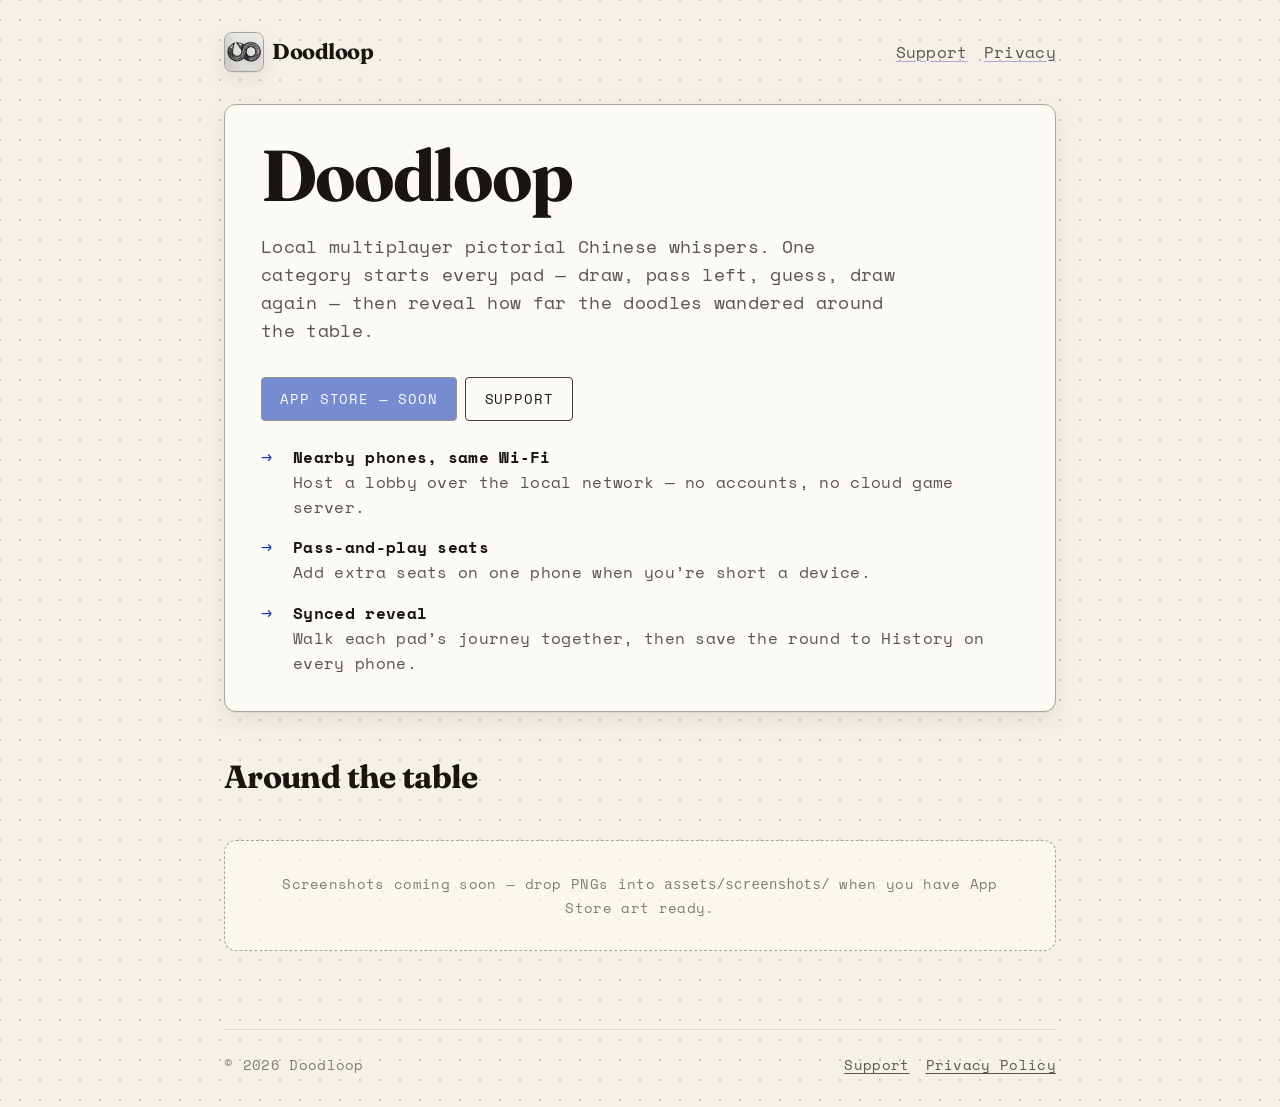
==== index.html @ ac14754d "Add Doodloop marketing, privacy, and support site. Plain HTML/CSS pages for doodloop.f-90.co.uk, rea" ====
<!doctype html>
<html lang="en">
  <head>
    <meta charset="UTF-8" />
    <meta name="viewport" content="width=device-width, initial-scale=1.0" />
    <title>Doodloop</title>
    <meta
      name="description"
      content="Doodloop — local multiplayer pictorial Chinese whispers for iPhone. Draw, pass left, guess, and reveal the mangled chains together."
    />
    <link rel="icon" href="./assets/app-icon-64.png" type="image/png" />
    <link rel="apple-touch-icon" href="./assets/app-icon-256.png" />
    <link rel="preconnect" href="https://fonts.googleapis.com" />
    <link rel="preconnect" href="https://fonts.gstatic.com" crossorigin />
    <link
      rel="stylesheet"
      href="https://fonts.googleapis.com/css2?family=Fraunces:opsz,wght@9..144,700&family=Space+Mono:wght@400;700&display=swap"
    />
    <link rel="stylesheet" href="./styles.css" />
  </head>
  <body>
    <div class="page">
      <div class="shell">
        <nav class="nav" aria-label="Primary">
          <a class="brand" href="./">
            <img
              class="brandIcon"
              src="./assets/app-icon-256.png"
              width="40"
              height="40"
              alt=""
            />
            <span class="brandName">Doodloop</span>
          </a>
          <div class="navLinks">
            <a href="./support/">Support</a>
            <a href="./privacy/">Privacy</a>
          </div>
        </nav>

        <main class="panel hero">
          <h1>Doodloop</h1>
          <p class="lede">
            Local multiplayer pictorial Chinese whispers. One category starts
            every pad — draw, pass left, guess, draw again — then reveal how
            far the doodles wandered around the table.
          </p>

          <div class="ctaRow">
            <a
              class="button"
              href="#"
              aria-disabled="true"
              title="App Store link coming soon"
            >
              App Store — soon
            </a>
            <a class="button secondary" href="./support/">Support</a>
          </div>

          <ul class="features">
            <li>
              <span class="tick" aria-hidden="true">→</span>
              <div>
                <strong>Nearby phones, same Wi‑Fi</strong>
                <br />
                <span
                  >Host a lobby over the local network — no accounts, no cloud
                  game server.</span
                >
              </div>
            </li>
            <li>
              <span class="tick" aria-hidden="true">→</span>
              <div>
                <strong>Pass-and-play seats</strong>
                <br />
                <span
                  >Add extra seats on one phone when you’re short a device.</span
                >
              </div>
            </li>
            <li>
              <span class="tick" aria-hidden="true">→</span>
              <div>
                <strong>Synced reveal</strong>
                <br />
                <span
                  >Walk each pad’s journey together, then save the round to
                  History on every phone.</span
                >
              </div>
            </li>
          </ul>
        </main>
      </div>

      <section class="gallery" aria-label="App screenshots">
        <div class="galleryHeader">
          <h2 class="galleryTitle">Around the table</h2>
        </div>
        <p class="galleryEmpty">
          Screenshots coming soon — drop PNGs into
          <code>assets/screenshots/</code> when you have App Store art ready.
        </p>
      </section>

      <div class="shell">
        <footer class="footer">
          <span>© <span id="y"></span> Doodloop</span>
          <div class="footerLinks">
            <a href="./support/">Support</a>
            <a href="./privacy/">Privacy Policy</a>
          </div>
        </footer>
      </div>
    </div>
    <script>
      document.getElementById('y').textContent = String(new Date().getFullYear());
    </script>
  </body>
</html>
---- styles.css ----
:root {
  --paper-white: #fcfaf5;
  --paper-cream: #f5f1e8;
  --paper-beige: #ebe5da;
  --paper-tan: #dcd5c8;
  --paper-broadsheet: #f8d6b6;
  --paper-canvas: #e1d4c7;

  --ink-deep: #191612;
  --ink-dark: #2d2823;
  --ink-medium: #463f37;

  --pencil-dark: #5a554e;
  --pencil-medium: #827c73;
  --pencil-light: #aaa399;
  --pencil-faint: #c3bcb2;

  --dot-light: #cdc6ba;
  --dot-medium: #b4aca0;

  --biro-bold: #0a32b2;
  --biro-medium: #2848b9;
  --biro-light: #506ec8;
  --biro-faint: #8ca0dc;

  --surface-primary: var(--paper-cream);
  --surface-panel: var(--paper-white);
  --surface-subtle: var(--paper-beige);
  --surface-elevated: var(--paper-tan);
  --text-primary: var(--ink-deep);
  --text-secondary: var(--pencil-dark);
  --text-subtle: var(--pencil-medium);
  --border-default: var(--pencil-light);
  --border-emphasis: var(--ink-medium);
  --border-subtle: color-mix(in srgb, var(--ink-deep) 10%, transparent);
  --accent: var(--biro-bold);
  --accent-hover: var(--biro-medium);
  --text-on-accent: var(--paper-white);

  --shadow-soft: 0 1px 0 color-mix(in srgb, var(--ink-deep) 6%, transparent),
    0 8px 24px color-mix(in srgb, var(--ink-deep) 8%, transparent);

  --space-xl: 2rem;
  --space-l: 1.5rem;
  --space-m: 1rem;
  --space-s: 0.5rem;
  --space-xs: 0.25rem;

  --font-display: 'Fraunces', 'Iowan Old Style', 'Palatino Linotype', Palatino, serif;
  --font-mono: 'Space Mono', ui-monospace, Menlo, Consolas, monospace;
  --font-size-body: 1rem;
  --font-size-s: 0.875rem;
  --font-size-lead: 1.125rem;
  --font-size-h1: clamp(2.75rem, 9vw, 4.5rem);
  --font-size-h2: clamp(1.5rem, 3.5vw, 2rem);
  --line-height: 1.55;
  --max-width: 40rem;
  --radius-sm: 4px;
  --radius-md: 8px;
  --radius-lg: 12px;
}

*,
*::before,
*::after {
  box-sizing: border-box;
}

html {
  color-scheme: light;
}

body {
  margin: 0;
  min-height: 100vh;
  font-family: var(--font-mono);
  font-size: var(--font-size-body);
  font-weight: 400;
  line-height: var(--line-height);
  letter-spacing: 0.02em;
  color: var(--text-primary);
  background-color: var(--surface-primary);
  background-image: radial-gradient(
    var(--dot-light) 1.1px,
    transparent 1.1px
  );
  background-size: 20px 20px;
  background-position: 10px 10px;
}

a {
  color: var(--accent);
  text-underline-offset: 0.18em;

  &:hover {
    color: var(--accent-hover);
  }

  &:focus-visible {
    outline: 2px solid var(--accent);
    outline-offset: 3px;
  }
}

.page {
  min-height: 100vh;
  display: flex;
  flex-direction: column;
}

.shell {
  width: min(100% - 2rem, 52rem);
  margin-inline: auto;
  padding-block: var(--space-xl);
  flex: 1;
  display: flex;
  flex-direction: column;
  gap: var(--space-xl);
}

.nav {
  display: flex;
  align-items: center;
  justify-content: space-between;
  gap: var(--space-m);
  flex-wrap: wrap;

  & a {
    text-decoration: none;
    color: var(--text-primary);
  }

  & .navLinks {
    display: flex;
    gap: var(--space-m);
    flex-wrap: wrap;
  }

  & .navLinks a {
    text-decoration: underline;
    text-decoration-color: color-mix(in srgb, var(--accent) 35%, transparent);
    color: var(--text-secondary);

    &:hover {
      color: var(--accent);
      text-decoration-color: var(--accent);
    }
  }
}

.brand {
  display: inline-flex;
  align-items: center;
  gap: var(--space-s);
  color: var(--text-primary);
  text-decoration: none;

  &:hover {
    text-decoration: none;
    color: var(--text-primary);
  }
}

.brandIcon {
  width: 40px;
  height: 40px;
  flex-shrink: 0;
  border-radius: var(--radius-md);
  border: 1px solid var(--border-default);
  box-shadow: var(--shadow-soft);
  background: var(--paper-white);
}

.brandName {
  font-family: var(--font-display);
  font-weight: 700;
  font-size: 1.35rem;
  letter-spacing: -0.02em;
  line-height: 1;
}

.panel {
  background: var(--surface-panel);
  border: 1px solid var(--border-default);
  border-radius: var(--radius-lg);
  box-shadow: var(--shadow-soft);
  padding: clamp(1.25rem, 4vw, 2.25rem);
}

.hero {
  display: grid;
  gap: var(--space-l);

  & h1 {
    margin: 0;
    font-family: var(--font-display);
    font-size: var(--font-size-h1);
    font-weight: 700;
    line-height: 0.95;
    letter-spacing: -0.03em;
    color: var(--text-primary);
  }

  & .lede {
    margin: 0;
    max-width: var(--max-width);
    font-size: var(--font-size-lead);
    color: var(--text-secondary);
  }
}

.ctaRow {
  display: flex;
  flex-wrap: wrap;
  gap: var(--space-s);
  margin-top: var(--space-s);

  &.spaced {
    margin-bottom: var(--space-xl);
  }
}

.button {
  display: inline-flex;
  align-items: center;
  justify-content: center;
  gap: var(--space-xs);
  min-height: 2.75rem;
  padding: 0.55rem 1.15rem;
  border: 1.5px solid var(--border-emphasis);
  border-radius: var(--radius-sm);
  background: var(--accent);
  color: var(--text-on-accent);
  font: inherit;
  font-size: var(--font-size-s);
  letter-spacing: 0.06em;
  text-transform: uppercase;
  text-decoration: none;
  cursor: pointer;
  transition: translate 120ms ease, box-shadow 120ms ease, background 120ms ease;

  &:hover {
    text-decoration: none;
    color: var(--text-on-accent);
    background: var(--accent-hover);
    translate: 0 -1px;
  }

  &:focus-visible {
    outline: 2px solid var(--accent);
    outline-offset: 3px;
  }

  &.secondary {
    background: var(--surface-panel);
    color: var(--text-primary);

    &:hover {
      color: var(--accent);
      background: var(--paper-cream);
    }
  }

  &[aria-disabled='true'] {
    opacity: 0.55;
    pointer-events: none;
    cursor: default;
  }
}

.features {
  display: grid;
  gap: var(--space-m);
  margin: 0;
  padding: 0;
  list-style: none;

  & li {
    display: grid;
    grid-template-columns: 1.5rem 1fr;
    gap: var(--space-s);
    align-items: start;
  }

  & .tick {
    font-size: 1.1rem;
    line-height: 1.4;
    color: var(--accent);
  }

  & strong {
    font-weight: 700;
    color: var(--text-primary);
  }

  & span {
    color: var(--text-secondary);
  }
}

.prose {
  max-width: var(--max-width);

  & h1 {
    margin: 0 0 var(--space-m);
    font-family: var(--font-display);
    font-size: var(--font-size-h2);
    font-weight: 700;
    letter-spacing: -0.02em;
  }

  & h2 {
    margin: var(--space-xl) 0 var(--space-s);
    font-family: var(--font-display);
    font-size: 1.25rem;
    font-weight: 700;
    letter-spacing: -0.01em;
  }

  & p,
  & ul {
    margin: 0 0 var(--space-m);
    color: var(--text-secondary);
  }

  & ul {
    padding-left: 1.25rem;
  }

  & li + li {
    margin-top: var(--space-xs);
  }

  & .meta {
    color: var(--text-subtle);
    font-size: var(--font-size-s);
  }
}

.footer {
  margin-top: auto;
  padding-top: var(--space-l);
  border-top: 1px solid var(--border-subtle);
  display: flex;
  flex-wrap: wrap;
  gap: var(--space-m);
  justify-content: space-between;
  color: var(--text-subtle);
  font-size: var(--font-size-s);

  & a {
    color: var(--text-secondary);
  }

  & .footerLinks {
    display: flex;
    flex-wrap: wrap;
    gap: var(--space-m);
  }
}

/* ── Gallery ─────────────────────────────────────────────────────── */

.gallery {
  --gallery-inset: max(1rem, calc((100vw - 52rem) / 2));
  --gallery-gap: 1.5rem;

  width: 100%;
  display: flex;
  flex-direction: column;
  gap: var(--space-l);
  padding-block: var(--space-s) var(--space-xl);
}

.galleryHeader {
  width: min(100% - 2rem, 52rem);
  margin-inline: auto;
  display: flex;
  align-items: center;
  justify-content: space-between;
  gap: var(--space-m);
}

.galleryTitle {
  margin: 0;
  font-family: var(--font-display);
  font-size: var(--font-size-h2);
  font-weight: 700;
  letter-spacing: -0.02em;
}

.galleryNav {
  display: flex;
  gap: var(--space-xs);
}

.galleryBtn {
  display: inline-flex;
  align-items: center;
  justify-content: center;
  width: 2.75rem;
  height: 2.75rem;
  padding: 0;
  border: 1.5px solid var(--border-emphasis);
  border-radius: var(--radius-sm);
  background: var(--surface-panel);
  color: var(--text-primary);
  font: inherit;
  font-size: 1.25rem;
  line-height: 1;
  cursor: pointer;

  &:hover {
    color: var(--accent);
    background: var(--paper-cream);
  }

  &:focus-visible {
    outline: 2px solid var(--accent);
    outline-offset: 3px;
  }
}

.galleryTrack {
  display: flex;
  gap: var(--gallery-gap);
  margin: 0;
  padding: 0 var(--gallery-inset) var(--space-s);
  list-style: none;
  overflow-x: auto;
  scroll-snap-type: x mandatory;
  scroll-padding-inline: var(--gallery-inset);
  scrollbar-width: none;

  &::-webkit-scrollbar {
    display: none;
  }
}

.gallerySlide {
  flex: 0 0 min(78vw, 20rem);
  scroll-snap-align: start;
  min-width: 0;
}

.galleryCard {
  display: grid;
  place-items: center;
  height: clamp(28rem, 70vh, 36rem);
  padding: var(--space-l);
  background: var(--card, var(--paper-broadsheet));
  border: 1px solid var(--border-default);
  border-radius: var(--radius-lg);
  box-shadow: var(--shadow-soft);
}

.device {
  position: relative;
  margin: 0;

  & .bezel {
    position: relative;
    background: #1c1916;
    overflow: hidden;
    border-radius: 1.75rem;
    padding: 0.45rem;
    box-shadow: var(--shadow-soft);
  }

  & .screen {
    display: block;
    width: 100%;
    height: auto;
    border-radius: 1.35rem;
    background: var(--paper-cream);
  }
}

.device.phone {
  width: min(100%, 14.5rem);

  & .island {
    position: absolute;
    z-index: 2;
    top: 0.7rem;
    left: 50%;
    translate: -50% 0;
    width: 34%;
    height: 0.7rem;
    background: #000;
    border-radius: 999px;
  }

  & .sideBtn {
    position: absolute;
    background: #1c1916;
    z-index: 0;
    border-radius: 2px;
  }

  & .sideBtn.power {
    right: -0.18rem;
    top: 18%;
    width: 0.18rem;
    height: 12%;
  }

  & .sideBtn.volUp {
    left: -0.18rem;
    top: 22%;
    width: 0.18rem;
    height: 8%;
  }

  & .sideBtn.volDown {
    left: -0.18rem;
    top: 32%;
    width: 0.18rem;
    height: 8%;
  }
}

.galleryEmpty {
  width: min(100% - 2rem, 52rem);
  margin-inline: auto;
  padding: var(--space-xl);
  text-align: center;
  color: var(--text-subtle);
  font-size: var(--font-size-s);
  border: 1px dashed var(--border-default);
  border-radius: var(--radius-lg);
  background: color-mix(in srgb, var(--paper-white) 70%, transparent);
}

@media (prefers-color-scheme: dark) {
  :root {
    --surface-primary: #1a1714;
    --surface-panel: #24201c;
    --surface-subtle: #2e2924;
    --surface-elevated: #3a342e;
    --text-primary: #f5f1e8;
    --text-secondary: #c3bcb2;
    --text-subtle: #827c73;
    --border-default: #5a554e;
    --border-emphasis: #c3bcb2;
    --border-subtle: rgb(255 255 255 / 0.1);
    --accent: #8ca0dc;
    --accent-hover: #b4c2eb;
    --text-on-accent: #191612;
    --dot-light: #3a342e;
    --paper-cream: #1a1714;
    --paper-white: #24201c;
    --paper-broadsheet: #3d2f24;
  }

  html {
    color-scheme: dark;
  }
}
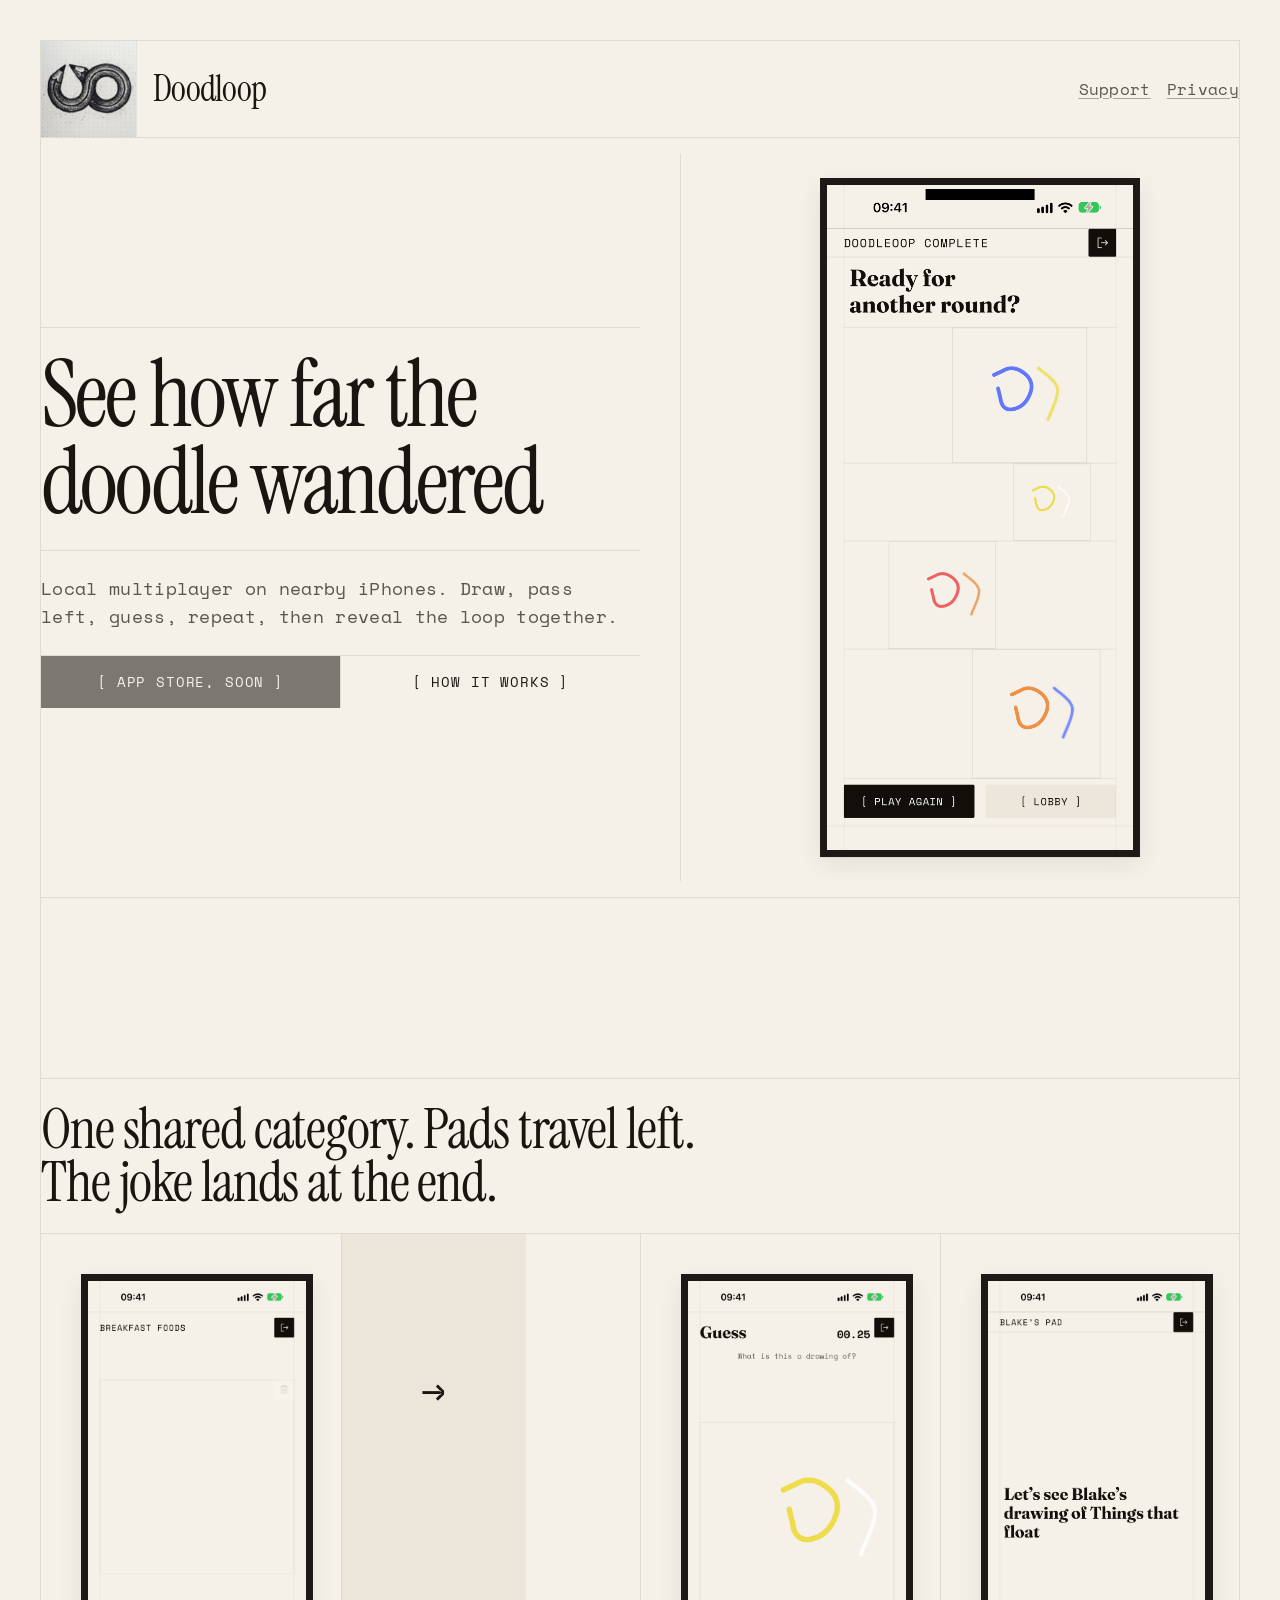
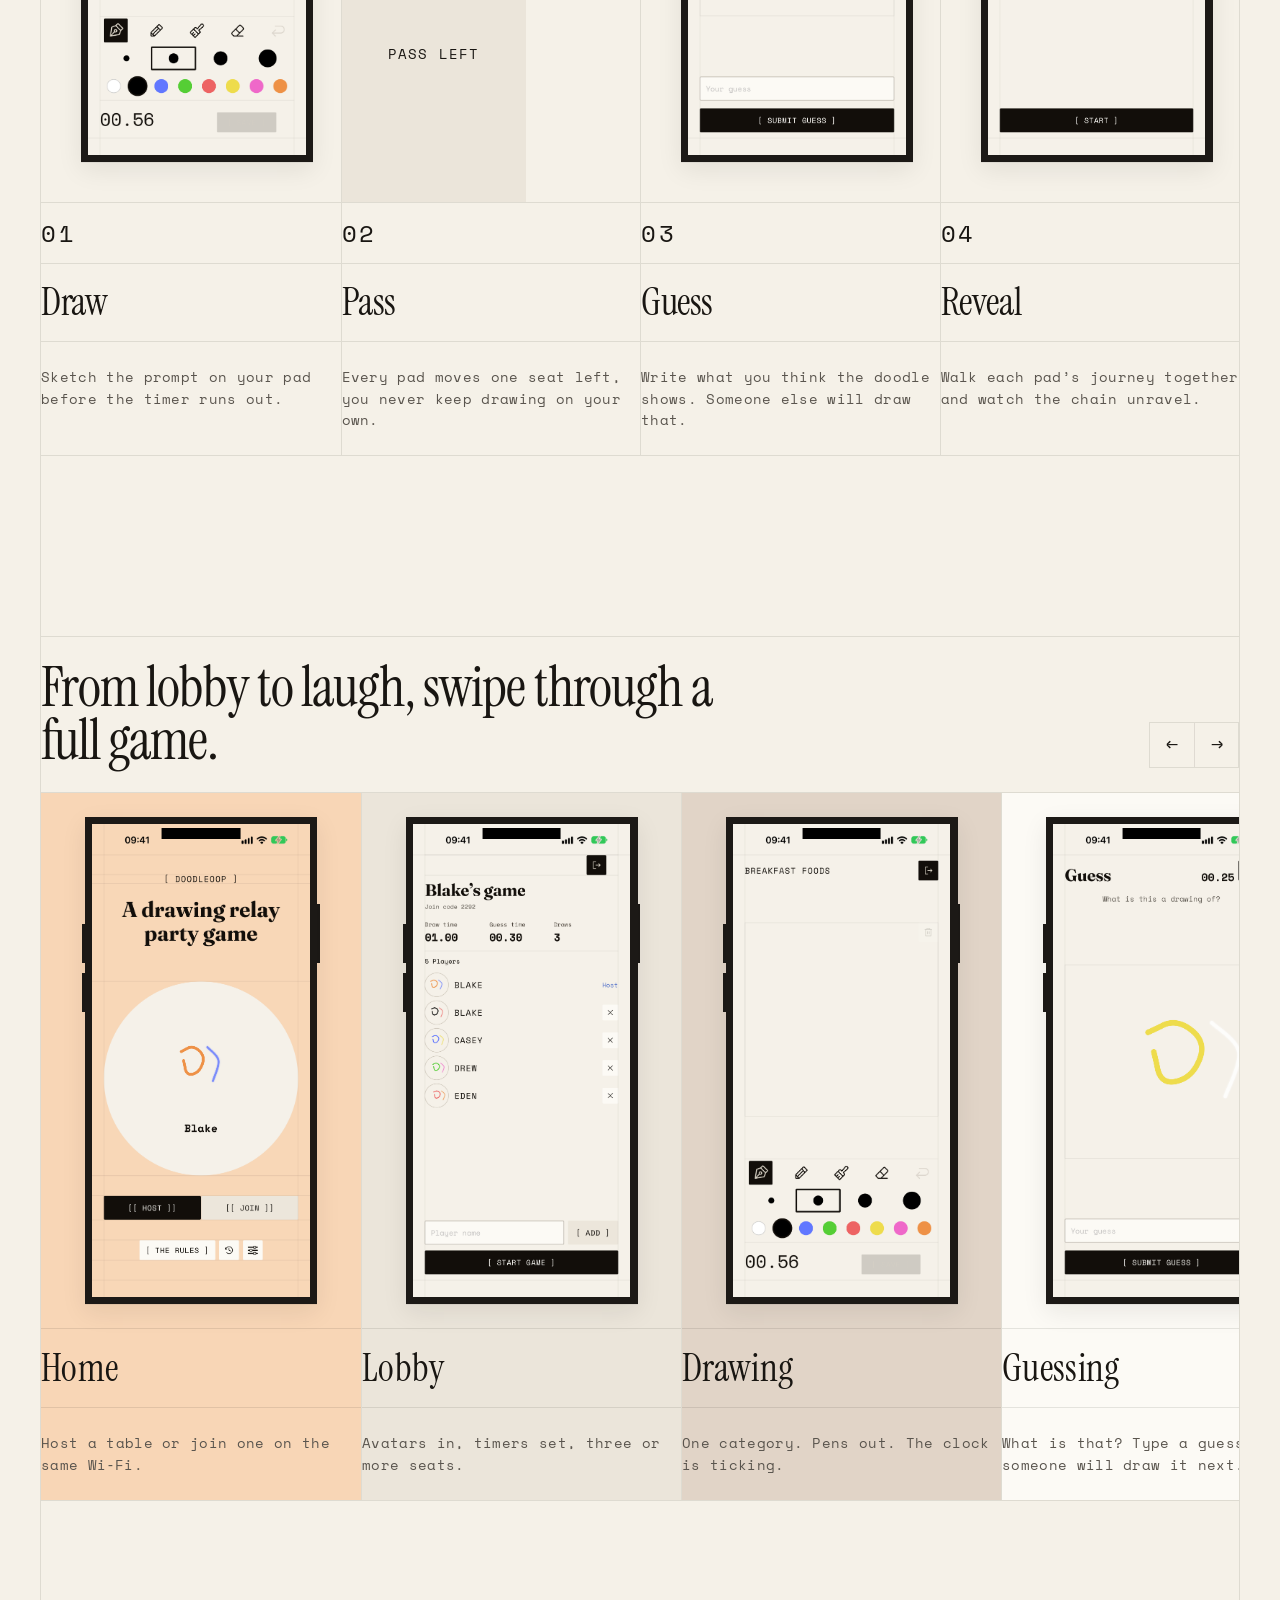
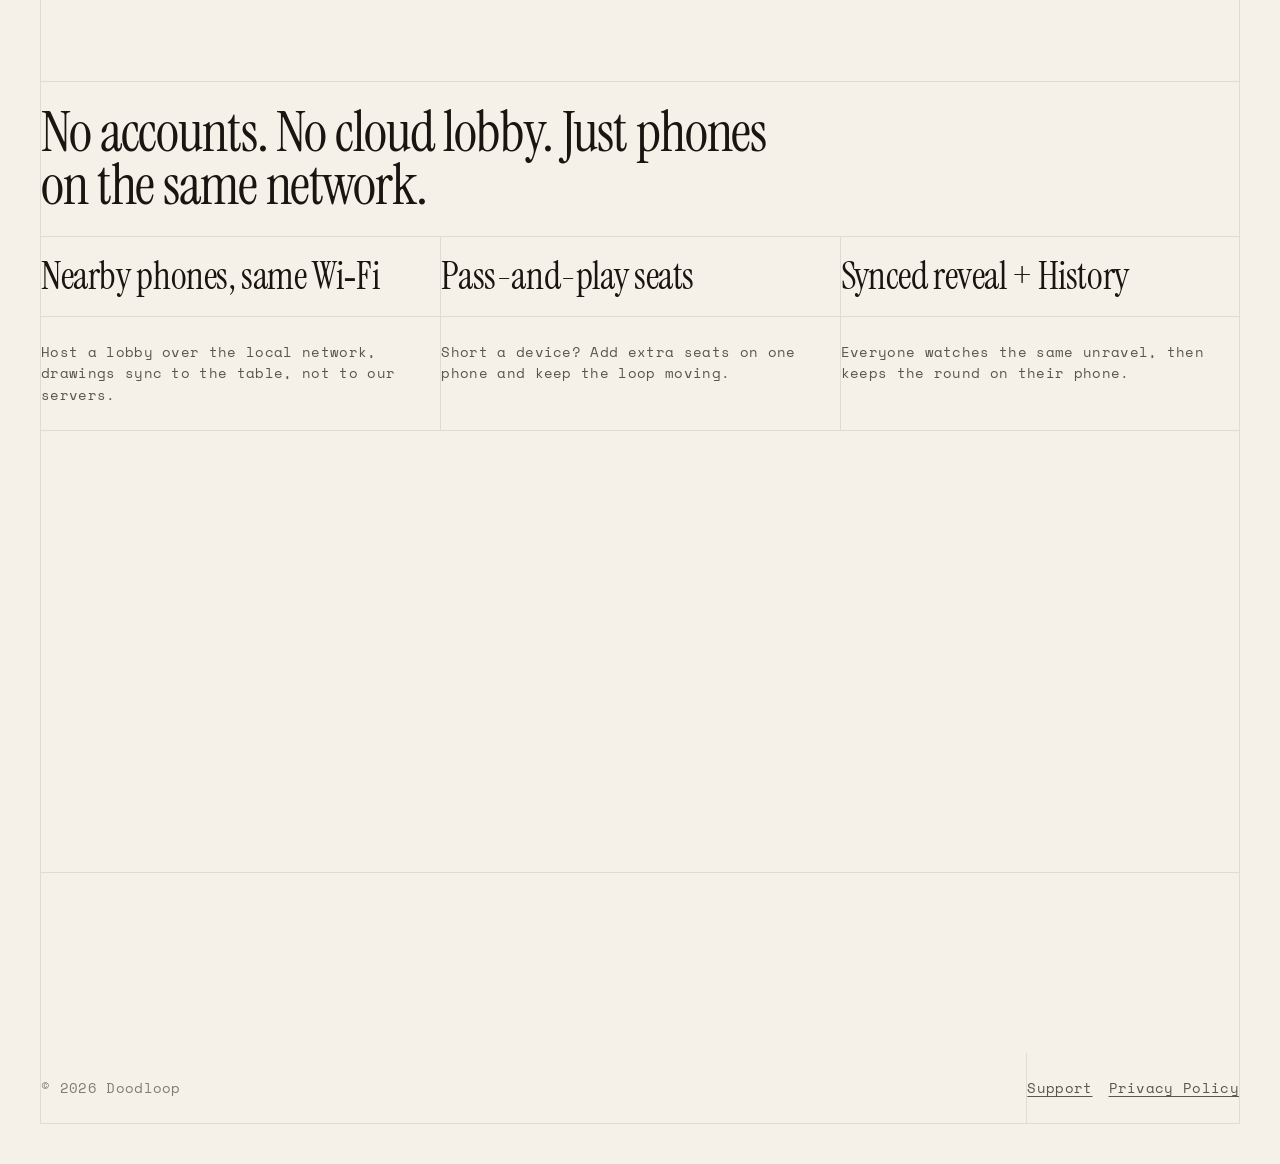
==== commit c288d045: "Rebuild the site as a single keyed grid with flush section bands. Unify homepage, support, and priva" ====
--- a/index.html
+++ b/index.html
@@ -3,10 +3,10 @@
   <head>
     <meta charset="UTF-8" />
     <meta name="viewport" content="width=device-width, initial-scale=1.0" />
-    <title>Doodloop</title>
+    <title>Doodloop, See how far the doodle wandered</title>
     <meta
       name="description"
-      content="Doodloop — local multiplayer pictorial Chinese whispers for iPhone. Draw, pass left, guess, and reveal the mangled chains together."
+      content="Doodloop, a drawing relay party game for nearby iPhones. Draw, pass left, guess, then reveal how far the doodles wandered around the table."
     />
     <link rel="icon" href="./assets/app-icon-64.png" type="image/png" />
     <link rel="apple-touch-icon" href="./assets/app-icon-256.png" />
@@ -14,99 +14,394 @@
     <link rel="preconnect" href="https://fonts.gstatic.com" crossorigin />
     <link
       rel="stylesheet"
-      href="https://fonts.googleapis.com/css2?family=Fraunces:opsz,wght@9..144,700&family=Space+Mono:wght@400;700&display=swap"
+      href="https://fonts.googleapis.com/css2?family=Instrument+Serif&family=Space+Mono:wght@400;700&display=swap"
     />
-    <link rel="stylesheet" href="./styles.css" />
+    <link rel="stylesheet" href="./styles.css?v=28" />
   </head>
   <body>
     <div class="page">
-      <div class="shell">
-        <nav class="nav" aria-label="Primary">
-          <a class="brand" href="./">
-            <img
-              class="brandIcon"
-              src="./assets/app-icon-256.png"
-              width="40"
-              height="40"
-              alt=""
-            />
-            <span class="brandName">Doodloop</span>
-          </a>
-          <div class="navLinks">
-            <a href="./support/">Support</a>
-            <a href="./privacy/">Privacy</a>
-          </div>
-        </nav>
-
-        <main class="panel hero">
-          <h1>Doodloop</h1>
-          <p class="lede">
-            Local multiplayer pictorial Chinese whispers. One category starts
-            every pad — draw, pass left, guess, draw again — then reveal how
-            far the doodles wandered around the table.
-          </p>
-
-          <div class="ctaRow">
+      <div class="stack">
+        <header class="block blockNav">
+          <nav class="nav" aria-label="Primary">
+            <a class="brand" href="./">
+              <img
+                class="brandIcon"
+                src="./assets/app-icon-256.png"
+                width="96"
+                height="96"
+                alt=""
+              />
+              <span class="brandName">Doodloop</span>
+            </a>
+            <div class="navLinks">
+              <a href="./support/">Support</a>
+              <a href="./privacy/">Privacy</a>
+            </div>
+          </nav>
+        </header>
+
+        <section class="block hero" aria-labelledby="hero-brand">
+          <div class="heroGrid">
+            <div class="heroCopy" data-reveal>
+              <h1 id="hero-brand" class="heroBrand">
+                See how far the doodle wandered
+              </h1>
+              <p class="heroLede">
+                Local multiplayer on nearby iPhones. Draw, pass left, guess,
+                repeat, then reveal the loop together.
+              </p>
+              <div class="ctaRow">
+                <a
+                  class="button"
+                  href="#"
+                  aria-disabled="true"
+                  title="App Store link coming soon"
+                >
+                  [ App Store, soon ]
+                </a>
+                <a class="button secondary" href="#how">[ How it works ]</a>
+              </div>
+            </div>
+
+            <figure
+              class="heroPhone device phone"
+              data-reveal
+              data-reveal-delay="1"
+            >
+              <span class="sideBtn power" aria-hidden="true"></span>
+              <span class="sideBtn volUp" aria-hidden="true"></span>
+              <span class="sideBtn volDown" aria-hidden="true"></span>
+              <div class="bezel">
+                <span class="island" aria-hidden="true"></span>
+                <img
+                  class="screen"
+                  src="./assets/screenshots/06-round-over.png"
+                  width="396"
+                  height="860"
+                  alt="Round complete, ready for another round of Doodloop"
+                />
+              </div>
+            </figure>
+          </div>
+        </section>
+
+        <section class="block blockSplit" id="how" aria-labelledby="how-title">
+          <div class="blockHead">
+            <h2 id="how-title">
+              One shared category. Pads travel left. The joke lands at the end.
+            </h2>
+          </div>
+          <ol class="cellRow cellRow4">
+            <li class="cell" data-reveal>
+              <figure class="device phone loopPhone">
+                <div class="bezel">
+                  <img
+                    class="screen"
+                    src="./assets/screenshots/03-drawing.png"
+                    width="396"
+                    height="860"
+                    alt=""
+                    loading="lazy"
+                  />
+                </div>
+              </figure>
+              <div class="cellCopy">
+                <span class="loopIndex">01</span>
+                <h3>Draw</h3>
+                <p>Sketch the prompt on your pad before the timer runs out.</p>
+              </div>
+            </li>
+            <li class="cell" data-reveal data-reveal-delay="1">
+              <div class="loopPass" aria-hidden="true">
+                <span class="loopPassArrow">→</span>
+                <span>Pass left</span>
+              </div>
+              <div class="cellCopy">
+                <span class="loopIndex">02</span>
+                <h3>Pass</h3>
+                <p>
+                  Every pad moves one seat left, you never keep drawing on your
+                  own.
+                </p>
+              </div>
+            </li>
+            <li class="cell" data-reveal data-reveal-delay="2">
+              <figure class="device phone loopPhone">
+                <div class="bezel">
+                  <img
+                    class="screen"
+                    src="./assets/screenshots/04-guessing.png"
+                    width="396"
+                    height="860"
+                    alt=""
+                    loading="lazy"
+                  />
+                </div>
+              </figure>
+              <div class="cellCopy">
+                <span class="loopIndex">03</span>
+                <h3>Guess</h3>
+                <p>
+                  Write what you think the doodle shows. Someone else will draw
+                  that.
+                </p>
+              </div>
+            </li>
+            <li class="cell" data-reveal data-reveal-delay="3">
+              <figure class="device phone loopPhone">
+                <div class="bezel">
+                  <img
+                    class="screen"
+                    src="./assets/screenshots/05-reveal.png"
+                    width="396"
+                    height="860"
+                    alt=""
+                    loading="lazy"
+                  />
+                </div>
+              </figure>
+              <div class="cellCopy">
+                <span class="loopIndex">04</span>
+                <h3>Reveal</h3>
+                <p>
+                  Walk each pad’s journey together and watch the chain unravel.
+                </p>
+              </div>
+            </li>
+          </ol>
+        </section>
+
+        <section class="block blockSplit" aria-labelledby="gallery-title">
+          <div class="blockHead galleryHead">
+            <h2 id="gallery-title">
+              From lobby to laugh, swipe through a full game.
+            </h2>
+            <div class="galleryNav">
+              <button
+                type="button"
+                class="galleryBtn"
+                data-gallery-prev
+                aria-label="Previous screenshot"
+              >
+                ←
+              </button>
+              <button
+                type="button"
+                class="galleryBtn"
+                data-gallery-next
+                aria-label="Next screenshot"
+              >
+                →
+              </button>
+            </div>
+          </div>
+          <div class="blockGallery">
+            <ul class="galleryTrack" data-gallery-track>
+              <li class="gallerySlide" style="--card: var(--paper-broadsheet)">
+                <div class="galleryCard">
+                  <figure class="device phone">
+                    <span class="sideBtn power" aria-hidden="true"></span>
+                    <span class="sideBtn volUp" aria-hidden="true"></span>
+                    <span class="sideBtn volDown" aria-hidden="true"></span>
+                    <div class="bezel">
+                      <span class="island" aria-hidden="true"></span>
+                      <img
+                        class="screen"
+                        src="./assets/screenshots/01-home.png"
+                        width="396"
+                        height="860"
+                        alt="Home, host or join a nearby game"
+                        loading="lazy"
+                      />
+                    </div>
+                  </figure>
+                  <p class="galleryCaption">
+                    <strong>Home</strong>
+                    <span>Host a table or join one on the same Wi‑Fi.</span>
+                  </p>
+                </div>
+              </li>
+
+              <li class="gallerySlide" style="--card: var(--paper-beige)">
+                <div class="galleryCard">
+                  <figure class="device phone">
+                    <span class="sideBtn power" aria-hidden="true"></span>
+                    <span class="sideBtn volUp" aria-hidden="true"></span>
+                    <span class="sideBtn volDown" aria-hidden="true"></span>
+                    <div class="bezel">
+                      <span class="island" aria-hidden="true"></span>
+                      <img
+                        class="screen"
+                        src="./assets/screenshots/02-lobby.png"
+                        width="396"
+                        height="860"
+                        alt="Lobby with players ready to start"
+                        loading="lazy"
+                      />
+                    </div>
+                  </figure>
+                  <p class="galleryCaption">
+                    <strong>Lobby</strong>
+                    <span>Avatars in, timers set, three or more seats.</span>
+                  </p>
+                </div>
+              </li>
+
+              <li class="gallerySlide" style="--card: var(--paper-canvas)">
+                <div class="galleryCard">
+                  <figure class="device phone">
+                    <span class="sideBtn power" aria-hidden="true"></span>
+                    <span class="sideBtn volUp" aria-hidden="true"></span>
+                    <span class="sideBtn volDown" aria-hidden="true"></span>
+                    <div class="bezel">
+                      <span class="island" aria-hidden="true"></span>
+                      <img
+                        class="screen"
+                        src="./assets/screenshots/03-drawing.png"
+                        width="396"
+                        height="860"
+                        alt="Drawing turn with tools and colour palette"
+                        loading="lazy"
+                      />
+                    </div>
+                  </figure>
+                  <p class="galleryCaption">
+                    <strong>Drawing</strong>
+                    <span>One category. Pens out. The clock is ticking.</span>
+                  </p>
+                </div>
+              </li>
+
+              <li class="gallerySlide" style="--card: var(--paper-white)">
+                <div class="galleryCard">
+                  <figure class="device phone">
+                    <span class="sideBtn power" aria-hidden="true"></span>
+                    <span class="sideBtn volUp" aria-hidden="true"></span>
+                    <span class="sideBtn volDown" aria-hidden="true"></span>
+                    <div class="bezel">
+                      <span class="island" aria-hidden="true"></span>
+                      <img
+                        class="screen"
+                        src="./assets/screenshots/04-guessing.png"
+                        width="396"
+                        height="860"
+                        alt="Guessing what the previous drawing shows"
+                        loading="lazy"
+                      />
+                    </div>
+                  </figure>
+                  <p class="galleryCaption">
+                    <strong>Guessing</strong>
+                    <span>What is that? Type a guess, someone will draw it next.</span>
+                  </p>
+                </div>
+              </li>
+
+              <li class="gallerySlide" style="--card: var(--paper-broadsheet)">
+                <div class="galleryCard">
+                  <figure class="device phone">
+                    <span class="sideBtn power" aria-hidden="true"></span>
+                    <span class="sideBtn volUp" aria-hidden="true"></span>
+                    <span class="sideBtn volDown" aria-hidden="true"></span>
+                    <div class="bezel">
+                      <span class="island" aria-hidden="true"></span>
+                      <img
+                        class="screen"
+                        src="./assets/screenshots/05-reveal.png"
+                        width="396"
+                        height="860"
+                        alt="Reveal walking through a pad’s journey"
+                        loading="lazy"
+                      />
+                    </div>
+                  </figure>
+                  <p class="galleryCaption">
+                    <strong>Reveal</strong>
+                    <span>Step through each pad’s journey on every phone.</span>
+                  </p>
+                </div>
+              </li>
+
+              <li class="gallerySlide" style="--card: var(--paper-beige)">
+                <div class="galleryCard">
+                  <figure class="device phone">
+                    <span class="sideBtn power" aria-hidden="true"></span>
+                    <span class="sideBtn volUp" aria-hidden="true"></span>
+                    <span class="sideBtn volDown" aria-hidden="true"></span>
+                    <div class="bezel">
+                      <span class="island" aria-hidden="true"></span>
+                      <img
+                        class="screen"
+                        src="./assets/screenshots/06-round-over.png"
+                        width="396"
+                        height="860"
+                        alt="Round complete with the full doodle chain"
+                        loading="lazy"
+                      />
+                    </div>
+                  </figure>
+                  <p class="galleryCaption">
+                    <strong>Round over</strong>
+                    <span>Save the laughs to History, or play again.</span>
+                  </p>
+                </div>
+              </li>
+            </ul>
+          </div>
+        </section>
+
+        <section class="block blockSplit" aria-labelledby="why-title">
+          <div class="blockHead">
+            <h2 id="why-title">
+              No accounts. No cloud lobby. Just phones on the same network.
+            </h2>
+          </div>
+          <ul class="cellRow cellRow3">
+            <li class="cell" data-reveal>
+              <h3>Nearby phones, same Wi‑Fi</h3>
+              <p>
+                Host a lobby over the local network, drawings sync to the table,
+                not to our servers.
+              </p>
+            </li>
+            <li class="cell" data-reveal data-reveal-delay="1">
+              <h3>Pass-and-play seats</h3>
+              <p>
+                Short a device? Add extra seats on one phone and keep the loop
+                moving.
+              </p>
+            </li>
+            <li class="cell" data-reveal data-reveal-delay="2">
+              <h3>Synced reveal + History</h3>
+              <p>
+                Everyone watches the same unravel, then keeps the round on their
+                phone.
+              </p>
+            </li>
+          </ul>
+        </section>
+
+        <section class="block blockClose" aria-labelledby="close-title">
+          <div class="blockHead" data-reveal>
+            <h2 id="close-title">
+              Needs 3+ players. Same room, same Wi‑Fi or hotspot, then let the
+              doodles wander.
+            </h2>
+          </div>
+          <div class="ctaRow" data-reveal data-reveal-delay="1">
             <a
               class="button"
               href="#"
               aria-disabled="true"
               title="App Store link coming soon"
             >
-              App Store — soon
+              [ App Store, soon ]
             </a>
-            <a class="button secondary" href="./support/">Support</a>
-          </div>
-
-          <ul class="features">
-            <li>
-              <span class="tick" aria-hidden="true">→</span>
-              <div>
-                <strong>Nearby phones, same Wi‑Fi</strong>
-                <br />
-                <span
-                  >Host a lobby over the local network — no accounts, no cloud
-                  game server.</span
-                >
-              </div>
-            </li>
-            <li>
-              <span class="tick" aria-hidden="true">→</span>
-              <div>
-                <strong>Pass-and-play seats</strong>
-                <br />
-                <span
-                  >Add extra seats on one phone when you’re short a device.</span
-                >
-              </div>
-            </li>
-            <li>
-              <span class="tick" aria-hidden="true">→</span>
-              <div>
-                <strong>Synced reveal</strong>
-                <br />
-                <span
-                  >Walk each pad’s journey together, then save the round to
-                  History on every phone.</span
-                >
-              </div>
-            </li>
-          </ul>
-        </main>
-      </div>
-
-      <section class="gallery" aria-label="App screenshots">
-        <div class="galleryHeader">
-          <h2 class="galleryTitle">Around the table</h2>
-        </div>
-        <p class="galleryEmpty">
-          Screenshots coming soon — drop PNGs into
-          <code>assets/screenshots/</code> when you have App Store art ready.
-        </p>
-      </section>
-
-      <div class="shell">
-        <footer class="footer">
+            <a class="button secondary" href="./support/">[ Support ]</a>
+          </div>
+        </section>
+
+        <footer class="block blockFooter">
           <span>© <span id="y"></span> Doodloop</span>
           <div class="footerLinks">
             <a href="./support/">Support</a>
@@ -115,8 +410,6 @@
         </footer>
       </div>
     </div>
-    <script>
-      document.getElementById('y').textContent = String(new Date().getFullYear());
-    </script>
+    <script src="./main.js" defer></script>
   </body>
 </html>
--- a/styles.css
+++ b/styles.css
@@ -15,26 +15,16 @@
   --pencil-light: #aaa399;
   --pencil-faint: #c3bcb2;
 
-  --dot-light: #cdc6ba;
-  --dot-medium: #b4aca0;
-
-  --biro-bold: #0a32b2;
-  --biro-medium: #2848b9;
-  --biro-light: #506ec8;
-  --biro-faint: #8ca0dc;
-
   --surface-primary: var(--paper-cream);
   --surface-panel: var(--paper-white);
-  --surface-subtle: var(--paper-beige);
-  --surface-elevated: var(--paper-tan);
   --text-primary: var(--ink-deep);
   --text-secondary: var(--pencil-dark);
   --text-subtle: var(--pencil-medium);
   --border-default: var(--pencil-light);
   --border-emphasis: var(--ink-medium);
-  --border-subtle: color-mix(in srgb, var(--ink-deep) 10%, transparent);
-  --accent: var(--biro-bold);
-  --accent-hover: var(--biro-medium);
+  --grid-line: color-mix(in srgb, var(--ink-deep) 10%, transparent);
+  --accent: var(--ink-deep);
+  --accent-hover: var(--ink-medium);
   --text-on-accent: var(--paper-white);
 
   --shadow-soft: 0 1px 0 color-mix(in srgb, var(--ink-deep) 6%, transparent),
@@ -45,19 +35,26 @@
   --space-m: 1rem;
   --space-s: 0.5rem;
   --space-xs: 0.25rem;
-
-  --font-display: 'Fraunces', 'Iowan Old Style', 'Palatino Linotype', Palatino, serif;
+  --section-gap: 180px;
+
+  --font-display: 'Instrument Serif', Georgia, 'Times New Roman', serif;
   --font-mono: 'Space Mono', ui-monospace, Menlo, Consolas, monospace;
   --font-size-body: 1rem;
   --font-size-s: 0.875rem;
   --font-size-lead: 1.125rem;
-  --font-size-h1: clamp(2.75rem, 9vw, 4.5rem);
-  --font-size-h2: clamp(1.5rem, 3.5vw, 2rem);
+  --font-size-brand: 2.25rem;
+  --nav-height: 6rem;
+  --font-size-h2: clamp(2.35rem, 5.5vw, 3.5rem);
+  --font-size-h3-base: clamp(1.5rem, 3.2vw, 2rem);
+  --font-size-h3: calc(var(--font-size-h3-base) * 1.2);
+  /* Prior h3 row height, keep when type scales up */
+  --h3-row-height: calc(var(--cell-pad) * 2 + 0.95 * var(--font-size-h3-base));
   --line-height: 1.55;
   --max-width: 40rem;
-  --radius-sm: 4px;
-  --radius-md: 8px;
-  --radius-lg: 12px;
+  --page-margin: 40px;
+  --cell-pad: var(--space-l);
+
+  --ease-out: cubic-bezier(0.22, 1, 0.36, 1);
 }
 
 *,
@@ -68,6 +65,14 @@
 
 html {
   color-scheme: light;
+  scroll-behavior: smooth;
+  overflow-x: clip;
+}
+
+@media (prefers-reduced-motion: reduce) {
+  html {
+    scroll-behavior: auto;
+  }
 }
 
 body {
@@ -80,12 +85,6 @@
   letter-spacing: 0.02em;
   color: var(--text-primary);
   background-color: var(--surface-primary);
-  background-image: radial-gradient(
-    var(--dot-light) 1.1px,
-    transparent 1.1px
-  );
-  background-size: 20px 20px;
-  background-position: 10px 10px;
 }
 
 a {
@@ -102,29 +101,285 @@
   }
 }
 
+/* ── One framed grid: lines BETWEEN cells, not around them ───────── */
+
 .page {
   min-height: 100vh;
+  overflow-x: clip;
+  padding: var(--page-margin);
+}
+
+.stack {
+  width: 100%;
+  margin: 0;
+  padding: 0;
   display: flex;
   flex-direction: column;
-}
-
-.shell {
-  width: min(100% - 2rem, 52rem);
-  margin-inline: auto;
-  padding-block: var(--space-xl);
-  flex: 1;
+  gap: 0;
+  border: 1px solid var(--grid-line);
+  background: var(--surface-primary);
+}
+
+.block {
+  width: 100%;
+  margin: 0;
+  padding: 0;
+  border: none;
+  min-width: 0;
+}
+
+/* Single divider between major bands */
+.stack > .block + .block {
+  border-top: 1px solid var(--grid-line);
+}
+
+/* 180px breathing room inside the frame, between main bands */
+.stack > .hero + .block,
+.stack > .blockSplit + .block,
+.stack > .blockClose + .block {
+  padding-top: var(--section-gap);
+}
+
+.blockNav {
+  padding: 0;
+}
+
+.blockSplit,
+.blockClose {
   display: flex;
   flex-direction: column;
-  gap: var(--space-xl);
-}
-
-.nav {
-  display: flex;
+}
+
+.blockGallery {
+  padding: 0;
+  overflow: hidden;
+  border-top: 1px solid var(--grid-line);
+}
+
+.blockFooter {
+  display: grid;
+  grid-template-columns: 1fr auto;
+  gap: 0;
+  color: var(--text-subtle);
+  font-size: var(--font-size-s);
+
+  & > * {
+    padding: var(--cell-pad) 0;
+  }
+
+  & > * + * {
+    border-left: 1px solid var(--grid-line);
+  }
+
+  & a {
+    color: var(--text-secondary);
+  }
+}
+
+.footerLinks {
+  display: flex;
+  flex-wrap: wrap;
+  gap: var(--space-m);
   align-items: center;
+  justify-content: flex-end;
+}
+
+.blockHead {
+  padding: var(--cell-pad) 0;
+  border-top: 1px solid var(--grid-line);
+
+  & h2 {
+    margin: 0;
+    font-family: var(--font-display);
+    font-size: var(--font-size-h2);
+    font-weight: 400;
+    letter-spacing: -0.02em;
+    line-height: 0.95;
+    max-width: 28ch;
+  }
+}
+
+.galleryHead {
+  display: flex;
+  align-items: flex-end;
   justify-content: space-between;
   gap: var(--space-m);
   flex-wrap: wrap;
 
+  & h2 {
+    flex: 1 1 16rem;
+  }
+}
+
+/* Cell rows, column dividers only */
+
+.cellRow {
+  list-style: none;
+  margin: 0;
+  padding: 0;
+  display: grid;
+  gap: 0;
+  width: 100%;
+  border-top: 1px solid var(--grid-line);
+}
+
+.cellRow4 {
+  @media (min-width: 900px) {
+    grid-template-columns: repeat(4, minmax(0, 1fr));
+    grid-template-rows: auto auto;
+  }
+}
+
+/* Shared media size for phone frames + pass graphic */
+.cellRow4 {
+  --loop-media-width: min(100%, 11.5rem);
+}
+
+.cellRow3 {
+  @media (min-width: 720px) {
+    grid-template-columns: repeat(3, minmax(0, 1fr));
+  }
+}
+
+.cell {
+  display: grid;
+  gap: 0;
+  align-content: start;
+  padding: 0;
+  min-width: 0;
+  border-top: 1px solid var(--grid-line);
+
+  & > * {
+    padding: var(--cell-pad) 0;
+  }
+
+  & > * + * {
+    border-top: 1px solid var(--grid-line);
+  }
+
+  /* Inner stacks own their padding so dividers span the cell */
+  & > .cellCopy {
+    padding: 0;
+  }
+
+  & h3,
+  & .cellCopy > h3 {
+    display: flex;
+    align-items: center;
+    box-sizing: border-box;
+    margin: 0;
+    height: var(--h3-row-height);
+    padding-block: 0;
+    font-family: var(--font-display);
+    font-size: var(--font-size-h3);
+    font-weight: 400;
+    letter-spacing: -0.01em;
+    line-height: 0.95;
+  }
+
+  & p {
+    margin: 0;
+    color: var(--text-secondary);
+    font-size: var(--font-size-s);
+  }
+}
+
+.cellRow > .cell:first-child {
+  border-top: none;
+}
+
+@media (min-width: 720px) {
+  .cellRow3 .cell {
+    border-top: none;
+    border-left: 1px solid var(--grid-line);
+  }
+
+  .cellRow3 .cell:first-child {
+    border-left: none;
+  }
+}
+
+@media (min-width: 900px) {
+  .cellRow4 .cell {
+    display: grid;
+    grid-template-rows: subgrid;
+    grid-row: span 2;
+    border-top: none;
+    border-left: 1px solid var(--grid-line);
+  }
+
+  .cellRow4 .cell:first-child {
+    border-left: none;
+  }
+
+  .cellRow4 .loopPass {
+    height: 100%;
+    aspect-ratio: auto;
+  }
+}
+
+.cellCopy {
+  display: flex;
+  flex-direction: column;
+  gap: 0;
+
+  & > * {
+    margin: 0;
+    padding: var(--cell-pad) 0;
+    border-top: 1px solid var(--grid-line);
+  }
+
+  & > *:first-child {
+    border-top: none;
+  }
+}
+
+.cellCopy > .loopIndex {
+  display: flex;
+  align-items: center;
+  box-sizing: border-box;
+  /* Keep prior row height (pad + 0.75rem type); type is now 2× */
+  height: calc(var(--cell-pad) * 2 + 0.75rem);
+  padding-block: 0;
+  font-size: 1.5rem;
+  line-height: 1;
+  letter-spacing: 0.12em;
+  text-transform: uppercase;
+  color: var(--accent);
+}
+
+.loopPhone {
+  width: var(--loop-media-width, min(100%, 11.5rem));
+}
+
+.loopPass {
+  display: grid;
+  place-items: center;
+  gap: var(--space-xs);
+  width: var(--loop-media-width, min(100%, 11.5rem));
+  aspect-ratio: 396 / 860;
+  background: var(--paper-beige);
+  color: var(--accent);
+  font-size: var(--font-size-s);
+  letter-spacing: 0.08em;
+  text-transform: uppercase;
+}
+
+.loopPassArrow {
+  font-size: 2.5rem;
+  line-height: 1;
+}
+
+/* ── Nav ─────────────────────────────────────────────────────────── */
+
+.nav {
+  display: flex;
+  align-items: stretch;
+  justify-content: space-between;
+  gap: var(--space-m);
+  min-height: var(--nav-height);
+  flex-wrap: wrap;
+
   & a {
     text-decoration: none;
     color: var(--text-primary);
@@ -132,6 +387,7 @@
 
   & .navLinks {
     display: flex;
+    align-items: center;
     gap: var(--space-m);
     flex-wrap: wrap;
   }
@@ -151,7 +407,8 @@
 .brand {
   display: inline-flex;
   align-items: center;
-  gap: var(--space-s);
+  align-self: stretch;
+  gap: var(--space-m);
   color: var(--text-primary);
   text-decoration: none;
 
@@ -162,61 +419,46 @@
 }
 
 .brandIcon {
-  width: 40px;
-  height: 40px;
+  width: var(--nav-height);
+  height: 100%;
+  align-self: stretch;
   flex-shrink: 0;
-  border-radius: var(--radius-md);
-  border: 1px solid var(--border-default);
-  box-shadow: var(--shadow-soft);
+  object-fit: cover;
+  border: none;
+  border-right: 1px solid var(--grid-line);
   background: var(--paper-white);
 }
 
 .brandName {
   font-family: var(--font-display);
-  font-weight: 700;
-  font-size: 1.35rem;
+  font-weight: 400;
+  font-size: var(--font-size-brand);
   letter-spacing: -0.02em;
   line-height: 1;
 }
 
-.panel {
-  background: var(--surface-panel);
-  border: 1px solid var(--border-default);
-  border-radius: var(--radius-lg);
-  box-shadow: var(--shadow-soft);
-  padding: clamp(1.25rem, 4vw, 2.25rem);
-}
-
-.hero {
-  display: grid;
-  gap: var(--space-l);
-
-  & h1 {
-    margin: 0;
-    font-family: var(--font-display);
-    font-size: var(--font-size-h1);
-    font-weight: 700;
-    line-height: 0.95;
-    letter-spacing: -0.03em;
-    color: var(--text-primary);
-  }
-
-  & .lede {
-    margin: 0;
-    max-width: var(--max-width);
-    font-size: var(--font-size-lead);
-    color: var(--text-secondary);
-  }
-}
+/* ── Buttons ─────────────────────────────────────────────────────── */
 
 .ctaRow {
   display: flex;
   flex-wrap: wrap;
-  gap: var(--space-s);
-  margin-top: var(--space-s);
-
-  &.spaced {
-    margin-bottom: var(--space-xl);
+  width: 100%;
+  gap: 0;
+  padding: 0;
+
+  & .button {
+    border: none;
+    box-shadow: none;
+    min-height: 3.25rem;
+    flex: 1 1 0;
+  }
+
+  & .button + .button {
+    border-left: 1px solid var(--grid-line);
+  }
+
+  & .button.secondary {
+    background: transparent;
   }
 }
 
@@ -227,8 +469,8 @@
   gap: var(--space-xs);
   min-height: 2.75rem;
   padding: 0.55rem 1.15rem;
-  border: 1.5px solid var(--border-emphasis);
-  border-radius: var(--radius-sm);
+  border: none;
+  border-radius: 0;
   background: var(--accent);
   color: var(--text-on-accent);
   font: inherit;
@@ -237,13 +479,11 @@
   text-transform: uppercase;
   text-decoration: none;
   cursor: pointer;
-  transition: translate 120ms ease, box-shadow 120ms ease, background 120ms ease;
 
   &:hover {
     text-decoration: none;
     color: var(--text-on-accent);
     background: var(--accent-hover);
-    translate: 0 -1px;
   }
 
   &:focus-visible {
@@ -252,12 +492,12 @@
   }
 
   &.secondary {
-    background: var(--surface-panel);
+    background: transparent;
     color: var(--text-primary);
 
     &:hover {
       color: var(--accent);
-      background: var(--paper-cream);
+      background: var(--paper-beige);
     }
   }
 
@@ -268,130 +508,112 @@
   }
 }
 
-.features {
+/* ── Hero, one column grid, shared vertical rail with phone ─────── */
+
+.hero {
+  min-height: calc(100svh - var(--page-margin) * 2 - var(--nav-height));
   display: grid;
-  gap: var(--space-m);
-  margin: 0;
-  padding: 0;
-  list-style: none;
-
-  & li {
-    display: grid;
-    grid-template-columns: 1.5rem 1fr;
-    gap: var(--space-s);
-    align-items: start;
-  }
-
-  & .tick {
-    font-size: 1.1rem;
-    line-height: 1.4;
-    color: var(--accent);
-  }
-
-  & strong {
-    font-weight: 700;
-    color: var(--text-primary);
-  }
-
-  & span {
-    color: var(--text-secondary);
-  }
-}
-
-.prose {
-  max-width: var(--max-width);
-
-  & h1 {
-    margin: 0 0 var(--space-m);
-    font-family: var(--font-display);
-    font-size: var(--font-size-h2);
-    font-weight: 700;
-    letter-spacing: -0.02em;
-  }
-
-  & h2 {
-    margin: var(--space-xl) 0 var(--space-s);
-    font-family: var(--font-display);
-    font-size: 1.25rem;
-    font-weight: 700;
-    letter-spacing: -0.01em;
-  }
-
-  & p,
-  & ul {
-    margin: 0 0 var(--space-m);
-    color: var(--text-secondary);
-  }
-
-  & ul {
-    padding-left: 1.25rem;
-  }
-
-  & li + li {
-    margin-top: var(--space-xs);
-  }
-
-  & .meta {
-    color: var(--text-subtle);
-    font-size: var(--font-size-s);
-  }
-}
-
-.footer {
-  margin-top: auto;
-  padding-top: var(--space-l);
-  border-top: 1px solid var(--border-subtle);
-  display: flex;
-  flex-wrap: wrap;
-  gap: var(--space-m);
-  justify-content: space-between;
-  color: var(--text-subtle);
-  font-size: var(--font-size-s);
-
-  & a {
-    color: var(--text-secondary);
-  }
-
-  & .footerLinks {
-    display: flex;
-    flex-wrap: wrap;
-    gap: var(--space-m);
-  }
+  align-items: stretch;
+}
+
+.heroGrid {
+  display: grid;
+  gap: 0;
+  align-items: stretch;
+  min-height: inherit;
+
+  @media (min-width: 860px) {
+    grid-template-columns: minmax(0, 1fr) minmax(0, 1fr);
+  }
+}
+
+.heroCopy {
+  display: flex;
+  flex-direction: column;
+  justify-content: center;
+  gap: 0;
+  min-width: 0;
+
+  /* Dividers between rows, full column width so they meet the vertical rule */
+  & > * {
+    flex: 0 0 auto;
+    width: 100%;
+    min-width: 0;
+    margin: 0;
+    padding: var(--cell-pad) 0;
+    border: none;
+    border-top: 1px solid var(--grid-line);
+  }
+}
+
+.heroBrand {
+  font-family: var(--font-display);
+  font-size: clamp(3.25rem, 9vw, 5.75rem);
+  font-weight: 400;
+  line-height: 0.95;
+  letter-spacing: -0.03em;
+  color: var(--text-primary);
+}
+
+.heroLede {
+  font-size: var(--font-size-lead);
+  color: var(--text-secondary);
+}
+
+.heroCopy .ctaRow {
+  padding: 0;
+  align-self: stretch;
+}
+
+.heroPhone {
+  display: grid;
+  place-items: center;
+  justify-items: center;
+  width: 100%;
+  padding: var(--cell-pad) 0;
+  border-top: 1px solid var(--grid-line);
+  overflow: clip;
+
+  @media (min-width: 860px) {
+    border-top: none;
+    border-left: 1px solid var(--grid-line);
+  }
+
+  &.device.phone {
+    width: 100%;
+  }
+
+  /* Side buttons were painting over the column keyline */
+  & .sideBtn {
+    display: none;
+  }
+
+  & .bezel {
+    width: min(100%, 16.5rem);
+    margin-inline: auto;
+
+    @media (min-width: 860px) {
+      width: min(72%, 20rem);
+    }
+  }
+}
+
+/* Close CTA band shares the same divider model */
+.blockClose .blockHead {
+  border-bottom: none;
+}
+
+.blockClose .ctaRow {
+  border-top: 1px solid var(--grid-line);
 }
 
 /* ── Gallery ─────────────────────────────────────────────────────── */
 
-.gallery {
-  --gallery-inset: max(1rem, calc((100vw - 52rem) / 2));
-  --gallery-gap: 1.5rem;
-
-  width: 100%;
-  display: flex;
-  flex-direction: column;
-  gap: var(--space-l);
-  padding-block: var(--space-s) var(--space-xl);
-}
-
-.galleryHeader {
-  width: min(100% - 2rem, 52rem);
-  margin-inline: auto;
-  display: flex;
-  align-items: center;
-  justify-content: space-between;
-  gap: var(--space-m);
-}
-
-.galleryTitle {
-  margin: 0;
-  font-family: var(--font-display);
-  font-size: var(--font-size-h2);
-  font-weight: 700;
-  letter-spacing: -0.02em;
-}
-
 .galleryNav {
   display: flex;
-  gap: var(--space-xs);
+  gap: 0;
+  border: 1px solid var(--grid-line);
+  flex-shrink: 0;
 }
 
 .galleryBtn {
@@ -401,18 +623,20 @@
   width: 2.75rem;
   height: 2.75rem;
   padding: 0;
-  border: 1.5px solid var(--border-emphasis);
-  border-radius: var(--radius-sm);
-  background: var(--surface-panel);
+  border: none;
+  background: transparent;
   color: var(--text-primary);
   font: inherit;
   font-size: 1.25rem;
   line-height: 1;
   cursor: pointer;
 
+  & + & {
+    border-left: 1px solid var(--grid-line);
+  }
+
   &:hover {
-    color: var(--accent);
-    background: var(--paper-cream);
+    background: var(--paper-beige);
   }
 
   &:focus-visible {
@@ -423,13 +647,12 @@
 
 .galleryTrack {
   display: flex;
-  gap: var(--gallery-gap);
+  gap: 0;
   margin: 0;
-  padding: 0 var(--gallery-inset) var(--space-s);
+  padding: 0;
   list-style: none;
   overflow-x: auto;
   scroll-snap-type: x mandatory;
-  scroll-padding-inline: var(--gallery-inset);
   scrollbar-width: none;
 
   &::-webkit-scrollbar {
@@ -441,28 +664,133 @@
   flex: 0 0 min(78vw, 20rem);
   scroll-snap-align: start;
   min-width: 0;
+  border-left: 1px solid var(--grid-line);
+
+  &:first-child {
+    border-left: none;
+  }
 }
 
 .galleryCard {
-  display: grid;
-  place-items: center;
-  height: clamp(28rem, 70vh, 36rem);
-  padding: var(--space-l);
+  display: flex;
+  flex-direction: column;
+  align-items: stretch;
+  justify-content: center;
+  gap: 0;
+  min-height: clamp(28rem, 70vh, 36rem);
+  height: 100%;
+  padding: 0;
   background: var(--card, var(--paper-broadsheet));
-  border: 1px solid var(--border-default);
-  border-radius: var(--radius-lg);
-  box-shadow: var(--shadow-soft);
-}
+
+  & > .device {
+    align-self: center;
+    width: min(100%, 14.5rem);
+    margin: var(--cell-pad) 0;
+    padding: 0;
+  }
+
+  & > .galleryCaption {
+    border-top: 1px solid var(--grid-line);
+    padding: 0;
+    margin: 0;
+  }
+}
+
+.galleryCaption {
+  display: flex;
+  flex-direction: column;
+  gap: 0;
+  width: 100%;
+  text-align: left;
+  font-size: var(--font-size-s);
+  color: var(--text-secondary);
+
+  & > * {
+    margin: 0;
+    /* Vertical pad only on the box, right pad was stopping keylines short of the column rule */
+    padding: var(--cell-pad) 0;
+    border-top: 1px solid var(--grid-line);
+  }
+
+  & > *:first-child {
+    border-top: none;
+  }
+
+  & > strong {
+    display: flex;
+    align-items: center;
+    box-sizing: border-box;
+    height: var(--h3-row-height);
+    padding-block: 0;
+    font-family: var(--font-display);
+    font-size: var(--font-size-h3);
+    font-weight: 400;
+    color: var(--text-primary);
+    line-height: 0.95;
+  }
+}
+
+/* ── Support / privacy ───────────────────────────────────────────── */
+
+.prose {
+  max-width: var(--max-width);
+  padding: var(--cell-pad) 0;
+
+  & h1 {
+    margin: 0 0 var(--space-m);
+    font-family: var(--font-display);
+    font-size: var(--font-size-h2);
+    font-weight: 400;
+    letter-spacing: -0.02em;
+    line-height: 0.95;
+  }
+
+  & h2 {
+    margin: var(--space-xl) 0 var(--space-s);
+    font-family: var(--font-display);
+    font-size: clamp(1.5rem, 3vw, 1.85rem);
+    font-weight: 400;
+    letter-spacing: -0.01em;
+    line-height: 0.95;
+    border-block: 1px solid var(--grid-line);
+    padding-block: 0.05em;
+  }
+
+  & p,
+  & ul {
+    margin: 0 0 var(--space-m);
+    color: var(--text-secondary);
+  }
+
+  & ul {
+    padding-left: 1.25rem;
+  }
+
+  & li + li {
+    margin-top: var(--space-xs);
+  }
+
+  & .meta {
+    color: var(--text-subtle);
+    font-size: var(--font-size-s);
+  }
+
+  & .ctaRow {
+    margin-bottom: var(--space-xl);
+    border: 1px solid var(--grid-line);
+  }
+}
+
+/* ── Device frames ───────────────────────────────────────────────── */
 
 .device {
   position: relative;
-  margin: 0;
 
   & .bezel {
     position: relative;
     background: #1c1916;
     overflow: hidden;
-    border-radius: 1.75rem;
+    border-radius: 0;
     padding: 0.45rem;
     box-shadow: var(--shadow-soft);
   }
@@ -471,7 +799,7 @@
     display: block;
     width: 100%;
     height: auto;
-    border-radius: 1.35rem;
+    border-radius: 0;
     background: var(--paper-cream);
   }
 }
@@ -488,14 +816,14 @@
     width: 34%;
     height: 0.7rem;
     background: #000;
-    border-radius: 999px;
+    border-radius: 0;
   }
 
   & .sideBtn {
     position: absolute;
     background: #1c1916;
     z-index: 0;
-    border-radius: 2px;
+    border-radius: 0;
   }
 
   & .sideBtn.power {
@@ -520,36 +848,59 @@
   }
 }
 
-.galleryEmpty {
-  width: min(100% - 2rem, 52rem);
-  margin-inline: auto;
-  padding: var(--space-xl);
-  text-align: center;
-  color: var(--text-subtle);
-  font-size: var(--font-size-s);
-  border: 1px dashed var(--border-default);
-  border-radius: var(--radius-lg);
-  background: color-mix(in srgb, var(--paper-white) 70%, transparent);
+/* ── Motion ──────────────────────────────────────────────────────── */
+
+[data-reveal] {
+  opacity: 0;
+  translate: 0 1.25rem;
+  transition:
+    opacity 700ms var(--ease-out),
+    translate 700ms var(--ease-out);
+  transition-delay: calc(var(--reveal-delay, 0) * 90ms);
+}
+
+[data-reveal][data-reveal-delay='1'] {
+  --reveal-delay: 1;
+}
+
+[data-reveal][data-reveal-delay='2'] {
+  --reveal-delay: 2;
+}
+
+[data-reveal][data-reveal-delay='3'] {
+  --reveal-delay: 3;
+}
+
+[data-reveal].is-visible {
+  opacity: 1;
+  translate: 0 0;
+}
+
+@media (prefers-reduced-motion: reduce) {
+  [data-reveal] {
+    opacity: 1;
+    translate: none;
+    transition: none;
+  }
 }
 
 @media (prefers-color-scheme: dark) {
   :root {
     --surface-primary: #1a1714;
     --surface-panel: #24201c;
-    --surface-subtle: #2e2924;
-    --surface-elevated: #3a342e;
     --text-primary: #f5f1e8;
     --text-secondary: #c3bcb2;
     --text-subtle: #827c73;
     --border-default: #5a554e;
     --border-emphasis: #c3bcb2;
-    --border-subtle: rgb(255 255 255 / 0.1);
-    --accent: #8ca0dc;
-    --accent-hover: #b4c2eb;
+    --grid-line: rgb(255 255 255 / 0.12);
+    --accent: #f5f1e8;
+    --accent-hover: #c3bcb2;
     --text-on-accent: #191612;
-    --dot-light: #3a342e;
     --paper-cream: #1a1714;
     --paper-white: #24201c;
+    --paper-beige: #2e2924;
+    --paper-canvas: #3a342e;
     --paper-broadsheet: #3d2f24;
   }
 
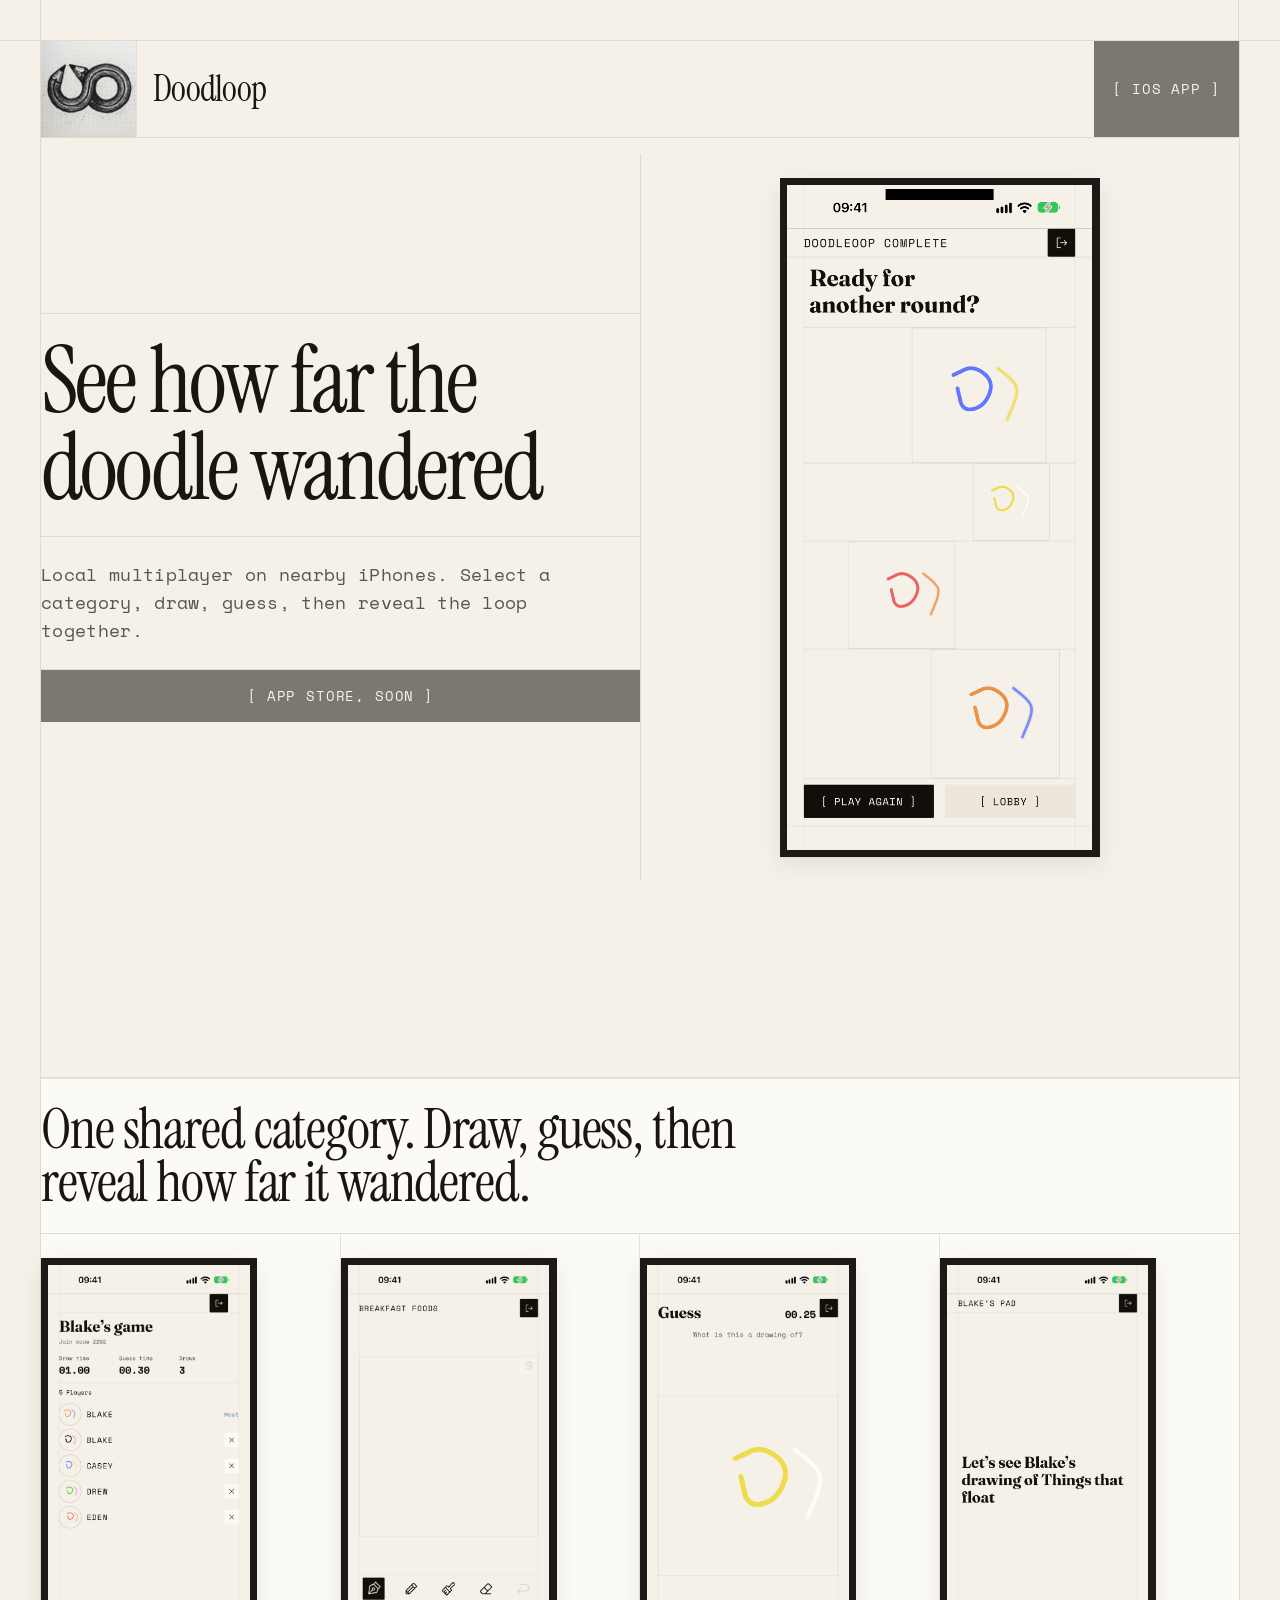
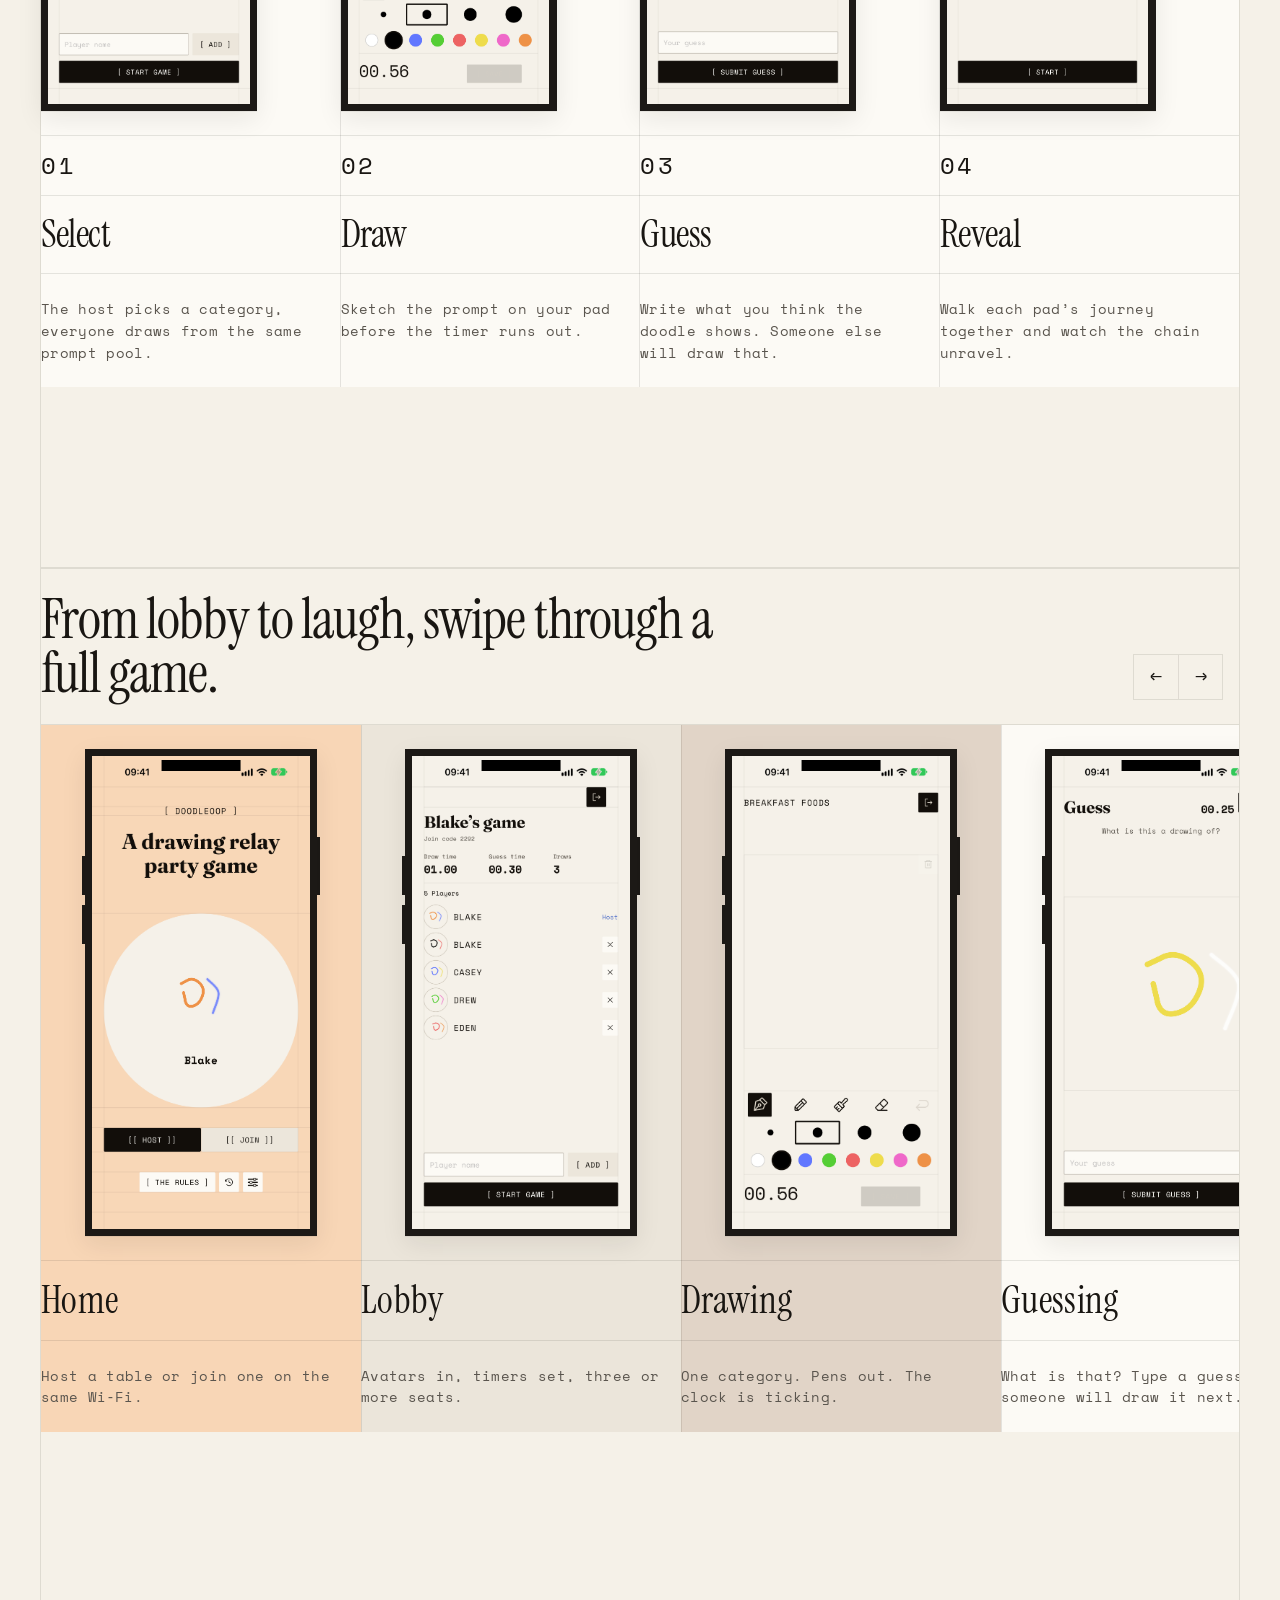
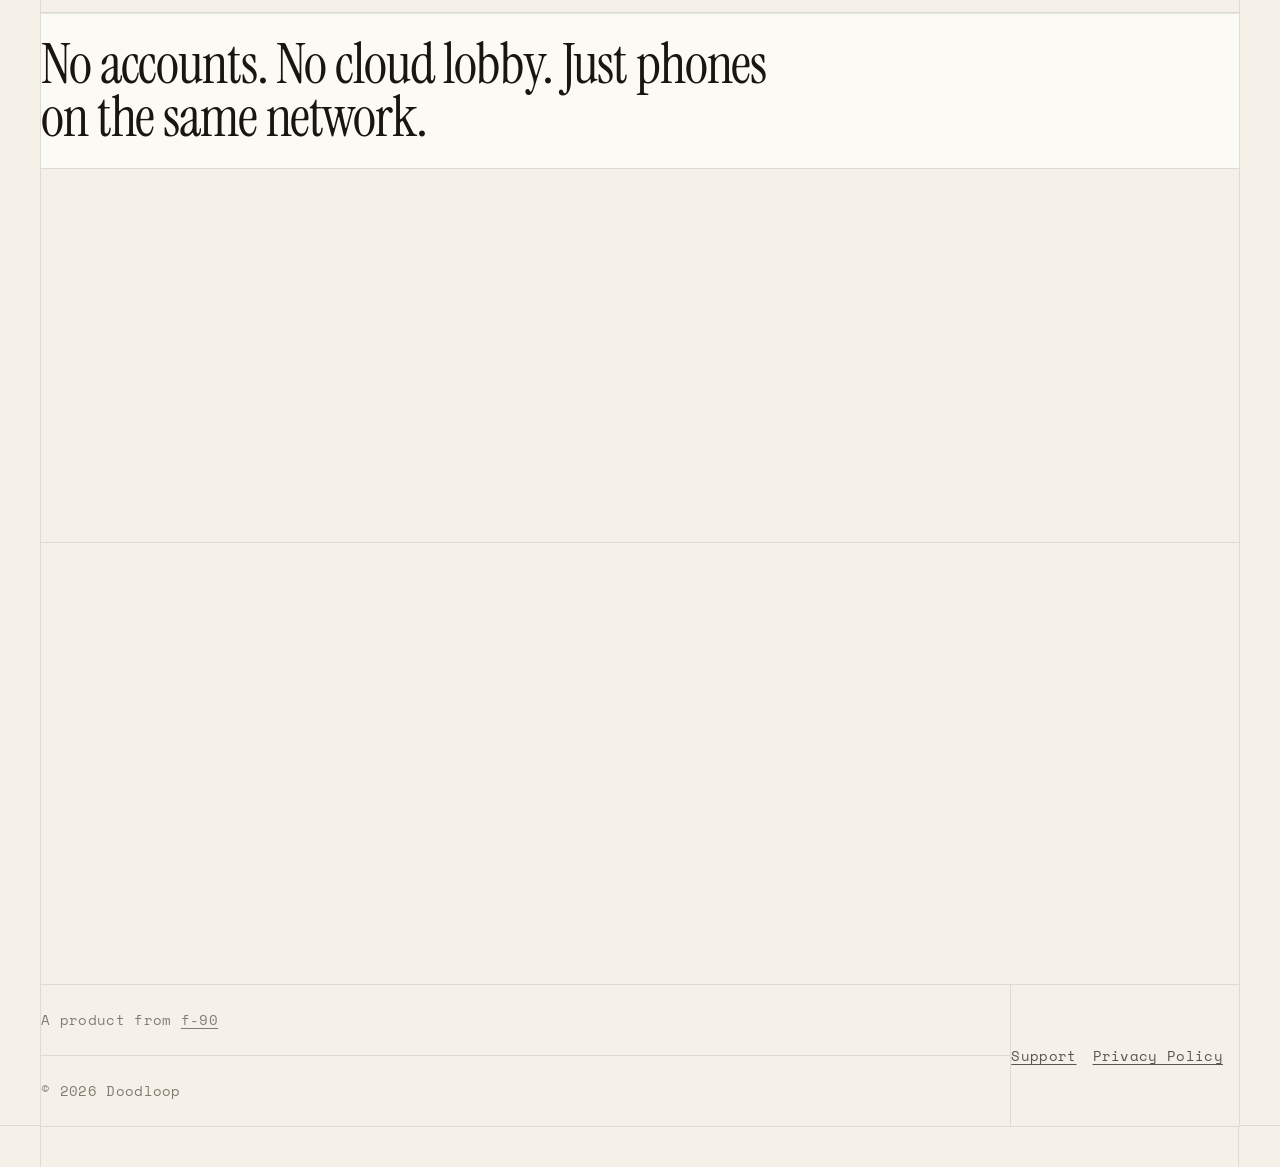
==== commit b6b30df7: "Polish the keyed layout for mobile, flow copy, and footer credit. Tighten margins and section gaps o" ====
--- a/index.html
+++ b/index.html
@@ -16,7 +16,7 @@
       rel="stylesheet"
       href="https://fonts.googleapis.com/css2?family=Instrument+Serif&family=Space+Mono:wght@400;700&display=swap"
     />
-    <link rel="stylesheet" href="./styles.css?v=28" />
+    <link rel="stylesheet" href="./styles.css?v=43" />
   </head>
   <body>
     <div class="page">
@@ -33,10 +33,14 @@
               />
               <span class="brandName">Doodloop</span>
             </a>
-            <div class="navLinks">
-              <a href="./support/">Support</a>
-              <a href="./privacy/">Privacy</a>
-            </div>
+            <a
+              class="button navCta"
+              href="#"
+              aria-disabled="true"
+              title="App Store link coming soon"
+            >
+              [ iOS app ]
+            </a>
           </nav>
         </header>
 
@@ -47,8 +51,8 @@
                 See how far the doodle wandered
               </h1>
               <p class="heroLede">
-                Local multiplayer on nearby iPhones. Draw, pass left, guess,
-                repeat, then reveal the loop together.
+                Local multiplayer on nearby iPhones. Select a category, draw,
+                guess, then reveal the loop together.
               </p>
               <div class="ctaRow">
                 <a
@@ -59,7 +63,6 @@
                 >
                   [ App Store, soon ]
                 </a>
-                <a class="button secondary" href="#how">[ How it works ]</a>
               </div>
             </div>
 
@@ -88,11 +91,31 @@
         <section class="block blockSplit" id="how" aria-labelledby="how-title">
           <div class="blockHead">
             <h2 id="how-title">
-              One shared category. Pads travel left. The joke lands at the end.
+              One shared category. Draw, guess, then reveal how far it wandered.
             </h2>
           </div>
           <ol class="cellRow cellRow4">
             <li class="cell" data-reveal>
+              <figure class="device phone loopPhone">
+                <div class="bezel">
+                  <img
+                    class="screen"
+                    src="./assets/screenshots/02-lobby.png"
+                    width="396"
+                    height="860"
+                    alt=""
+                    loading="lazy"
+                  />
+                </div>
+              </figure>
+              <span class="loopIndex">01</span>
+              <h3>Select</h3>
+              <p>
+                The host picks a category, everyone draws from the same prompt
+                pool.
+              </p>
+            </li>
+            <li class="cell" data-reveal data-reveal-delay="1">
               <figure class="device phone loopPhone">
                 <div class="bezel">
                   <img
@@ -105,25 +128,9 @@
                   />
                 </div>
               </figure>
-              <div class="cellCopy">
-                <span class="loopIndex">01</span>
-                <h3>Draw</h3>
-                <p>Sketch the prompt on your pad before the timer runs out.</p>
-              </div>
-            </li>
-            <li class="cell" data-reveal data-reveal-delay="1">
-              <div class="loopPass" aria-hidden="true">
-                <span class="loopPassArrow">→</span>
-                <span>Pass left</span>
-              </div>
-              <div class="cellCopy">
-                <span class="loopIndex">02</span>
-                <h3>Pass</h3>
-                <p>
-                  Every pad moves one seat left, you never keep drawing on your
-                  own.
-                </p>
-              </div>
+              <span class="loopIndex">02</span>
+              <h3>Draw</h3>
+              <p>Sketch the prompt on your pad before the timer runs out.</p>
             </li>
             <li class="cell" data-reveal data-reveal-delay="2">
               <figure class="device phone loopPhone">
@@ -138,14 +145,12 @@
                   />
                 </div>
               </figure>
-              <div class="cellCopy">
-                <span class="loopIndex">03</span>
-                <h3>Guess</h3>
-                <p>
-                  Write what you think the doodle shows. Someone else will draw
-                  that.
-                </p>
-              </div>
+              <span class="loopIndex">03</span>
+              <h3>Guess</h3>
+              <p>
+                Write what you think the doodle shows. Someone else will draw
+                that.
+              </p>
             </li>
             <li class="cell" data-reveal data-reveal-delay="3">
               <figure class="device phone loopPhone">
@@ -160,13 +165,11 @@
                   />
                 </div>
               </figure>
-              <div class="cellCopy">
-                <span class="loopIndex">04</span>
-                <h3>Reveal</h3>
-                <p>
-                  Walk each pad’s journey together and watch the chain unravel.
-                </p>
-              </div>
+              <span class="loopIndex">04</span>
+              <h3>Reveal</h3>
+              <p>
+                Walk each pad’s journey together and watch the chain unravel.
+              </p>
             </li>
           </ol>
         </section>
@@ -350,7 +353,7 @@
           </div>
         </section>
 
-        <section class="block blockSplit" aria-labelledby="why-title">
+        <section class="block blockSplit" id="why" aria-labelledby="why-title">
           <div class="blockHead">
             <h2 id="why-title">
               No accounts. No cloud lobby. Just phones on the same network.
@@ -402,7 +405,13 @@
         </section>
 
         <footer class="block blockFooter">
-          <span>© <span id="y"></span> Doodloop</span>
+          <div class="footerBrand">
+            <p class="footerCredit">
+              A product from
+              <a href="https://f-90.co.uk">f-90</a>
+            </p>
+            <p class="footerCopy">© <span id="y"></span> Doodloop</p>
+          </div>
           <div class="footerLinks">
             <a href="./support/">Support</a>
             <a href="./privacy/">Privacy Policy</a>
--- a/styles.css
+++ b/styles.css
@@ -53,8 +53,17 @@
   --max-width: 40rem;
   --page-margin: 40px;
   --cell-pad: var(--space-l);
+  /* Keep text clear of vertical keylines; borders still span full width */
+  --cell-pad-end: 16px;
 
   --ease-out: cubic-bezier(0.22, 1, 0.36, 1);
+
+  @media (max-width: 719px) {
+    --page-margin: 16px;
+    --nav-height: 3.25rem;
+    --font-size-brand: 1.5rem;
+    --section-gap: 120px;
+  }
 }
 
 *,
@@ -107,9 +116,29 @@
   min-height: 100vh;
   overflow-x: clip;
   padding: var(--page-margin);
+  /* Rays from each frame corner out to the viewport edges */
+  background-color: var(--surface-primary);
+  background-image:
+    linear-gradient(var(--grid-line), var(--grid-line)),
+    linear-gradient(var(--grid-line), var(--grid-line)),
+    linear-gradient(var(--grid-line), var(--grid-line)),
+    linear-gradient(var(--grid-line), var(--grid-line));
+  background-size:
+    1px 100%,
+    1px 100%,
+    100% 1px,
+    100% 1px;
+  background-position:
+    var(--page-margin) 0,
+    calc(100% - var(--page-margin) - 1px) 0,
+    0 var(--page-margin),
+    0 calc(100% - var(--page-margin) - 1px);
+  background-repeat: no-repeat;
 }
 
 .stack {
+  position: relative;
+  z-index: 0;
   width: 100%;
   margin: 0;
   padding: 0;
@@ -133,11 +162,11 @@
   border-top: 1px solid var(--grid-line);
 }
 
-/* 180px breathing room inside the frame, between main bands */
-.stack > .hero + .block,
-.stack > .blockSplit + .block,
-.stack > .blockClose + .block {
-  padding-top: var(--section-gap);
+/* Breathing room inside the frame, between main bands (above the next band's keyline) */
+.stack > .hero,
+.stack > .blockSplit,
+.stack > .blockClose {
+  padding-bottom: var(--section-gap);
 }
 
 .blockNav {
@@ -163,16 +192,38 @@
   color: var(--text-subtle);
   font-size: var(--font-size-s);
 
-  & > * {
-    padding: var(--cell-pad) 0;
-  }
-
-  & > * + * {
+  & > .footerLinks {
+    padding: var(--cell-pad) var(--cell-pad-end) var(--cell-pad) 0;
     border-left: 1px solid var(--grid-line);
   }
 
   & a {
     color: var(--text-secondary);
+  }
+}
+
+.footerBrand {
+  display: flex;
+  flex-direction: column;
+  gap: 0;
+  min-width: 0;
+
+  & > * {
+    margin: 0;
+    padding: var(--cell-pad) var(--cell-pad-end) var(--cell-pad) 0;
+  }
+
+  & > * + * {
+    border-top: 1px solid var(--grid-line);
+  }
+}
+
+.footerCredit a {
+  color: inherit;
+  text-underline-offset: 0.18em;
+
+  &:hover {
+    color: var(--accent);
   }
 }
 
@@ -185,7 +236,7 @@
 }
 
 .blockHead {
-  padding: var(--cell-pad) 0;
+  padding: var(--cell-pad) var(--cell-pad-end) var(--cell-pad) 0;
   border-top: 1px solid var(--grid-line);
 
   & h2 {
@@ -223,25 +274,32 @@
   border-top: 1px solid var(--grid-line);
 }
 
-.cellRow4 {
-  @media (min-width: 900px) {
-    grid-template-columns: repeat(4, minmax(0, 1fr));
-    grid-template-rows: auto auto;
-  }
-}
-
-/* Shared media size for phone frames + pass graphic */
+#how .blockHead,
+#how .cell,
+#why .blockHead,
+#why .cell {
+  background: var(--paper-white);
+}
+
 .cellRow4 {
   --loop-media-width: min(100%, 11.5rem);
+
+  @media (min-width: 900px) {
+    /* media | index | title | body — shared across columns */
+    grid-template-columns: repeat(4, minmax(0, 1fr));
+    grid-template-rows: auto auto auto auto;
+  }
 }
 
 .cellRow3 {
   @media (min-width: 720px) {
     grid-template-columns: repeat(3, minmax(0, 1fr));
+    grid-template-rows: auto auto;
   }
 }
 
 .cell {
+  position: relative;
   display: grid;
   gap: 0;
   align-content: start;
@@ -250,26 +308,21 @@
   border-top: 1px solid var(--grid-line);
 
   & > * {
-    padding: var(--cell-pad) 0;
+    margin: 0;
+    padding: var(--cell-pad) var(--cell-pad-end) var(--cell-pad) 0;
   }
 
   & > * + * {
     border-top: 1px solid var(--grid-line);
   }
 
-  /* Inner stacks own their padding so dividers span the cell */
-  & > .cellCopy {
-    padding: 0;
-  }
-
-  & h3,
-  & .cellCopy > h3 {
+  & h3 {
     display: flex;
     align-items: center;
     box-sizing: border-box;
-    margin: 0;
     height: var(--h3-row-height);
     padding-block: 0;
+    padding-inline-end: var(--cell-pad-end);
     font-family: var(--font-display);
     font-size: var(--font-size-h3);
     font-weight: 400;
@@ -278,10 +331,23 @@
   }
 
   & p {
-    margin: 0;
     color: var(--text-secondary);
     font-size: var(--font-size-s);
   }
+
+  & > .loopIndex {
+    display: flex;
+    align-items: center;
+    box-sizing: border-box;
+    height: calc(var(--cell-pad) * 2 + 0.75rem);
+    padding-block: 0;
+    padding-inline-end: var(--cell-pad-end);
+    font-size: 1.5rem;
+    line-height: 1;
+    letter-spacing: 0.12em;
+    text-transform: uppercase;
+    color: var(--accent);
+  }
 }
 
 .cellRow > .cell:first-child {
@@ -290,12 +356,23 @@
 
 @media (min-width: 720px) {
   .cellRow3 .cell {
+    display: grid;
+    grid-template-rows: subgrid;
+    grid-row: span 2;
     border-top: none;
-    border-left: 1px solid var(--grid-line);
-  }
-
-  .cellRow3 .cell:first-child {
     border-left: none;
+  }
+
+  .cellRow3 .cell:not(:last-child)::after {
+    content: '';
+    position: absolute;
+    top: 0;
+    right: 0;
+    bottom: 0;
+    width: 1px;
+    background: var(--grid-line);
+    z-index: 2;
+    pointer-events: none;
   }
 }
 
@@ -303,49 +380,22 @@
   .cellRow4 .cell {
     display: grid;
     grid-template-rows: subgrid;
-    grid-row: span 2;
+    grid-row: span 4;
     border-top: none;
-    border-left: 1px solid var(--grid-line);
-  }
-
-  .cellRow4 .cell:first-child {
     border-left: none;
   }
 
-  .cellRow4 .loopPass {
-    height: 100%;
-    aspect-ratio: auto;
-  }
-}
-
-.cellCopy {
-  display: flex;
-  flex-direction: column;
-  gap: 0;
-
-  & > * {
-    margin: 0;
-    padding: var(--cell-pad) 0;
-    border-top: 1px solid var(--grid-line);
-  }
-
-  & > *:first-child {
-    border-top: none;
-  }
-}
-
-.cellCopy > .loopIndex {
-  display: flex;
-  align-items: center;
-  box-sizing: border-box;
-  /* Keep prior row height (pad + 0.75rem type); type is now 2× */
-  height: calc(var(--cell-pad) * 2 + 0.75rem);
-  padding-block: 0;
-  font-size: 1.5rem;
-  line-height: 1;
-  letter-spacing: 0.12em;
-  text-transform: uppercase;
-  color: var(--accent);
+  .cellRow4 .cell:not(:last-child)::after {
+    content: '';
+    position: absolute;
+    top: 0;
+    right: 0;
+    bottom: 0;
+    width: 1px;
+    background: var(--grid-line);
+    z-index: 2;
+    pointer-events: none;
+  }
 }
 
 .loopPhone {
@@ -376,31 +426,27 @@
   display: flex;
   align-items: stretch;
   justify-content: space-between;
-  gap: var(--space-m);
+  gap: 0;
   min-height: var(--nav-height);
   flex-wrap: wrap;
 
-  & a {
+  & a:not(.button) {
     text-decoration: none;
     color: var(--text-primary);
   }
-
-  & .navLinks {
-    display: flex;
-    align-items: center;
-    gap: var(--space-m);
-    flex-wrap: wrap;
-  }
-
-  & .navLinks a {
-    text-decoration: underline;
-    text-decoration-color: color-mix(in srgb, var(--accent) 35%, transparent);
-    color: var(--text-secondary);
-
-    &:hover {
-      color: var(--accent);
-      text-decoration-color: var(--accent);
-    }
+}
+
+.navCta {
+  align-self: stretch;
+  min-height: var(--nav-height);
+  padding-inline: var(--space-l);
+  border: none;
+  border-left: 1px solid var(--grid-line);
+  border-radius: 0;
+  color: var(--text-on-accent);
+
+  &:hover {
+    color: var(--text-on-accent);
   }
 }
 
@@ -540,7 +586,7 @@
     width: 100%;
     min-width: 0;
     margin: 0;
-    padding: var(--cell-pad) 0;
+    padding: var(--cell-pad) var(--cell-pad-end) var(--cell-pad) 0;
     border: none;
     border-top: 1px solid var(--grid-line);
   }
@@ -566,21 +612,38 @@
 }
 
 .heroPhone {
-  display: grid;
-  place-items: center;
-  justify-items: center;
+  position: relative;
+  display: flex;
+  flex-direction: column;
+  align-items: center;
+  justify-content: center;
   width: 100%;
+  max-width: none;
   padding: var(--cell-pad) 0;
   border-top: 1px solid var(--grid-line);
   overflow: clip;
+  margin-inline: 0;
 
   @media (min-width: 860px) {
     border-top: none;
-    border-left: 1px solid var(--grid-line);
+    border-left: none;
+
+    &::before {
+      content: '';
+      position: absolute;
+      top: 0;
+      left: 0;
+      bottom: 0;
+      width: 1px;
+      background: var(--grid-line);
+      z-index: 2;
+      pointer-events: none;
+    }
   }
 
   &.device.phone {
     width: 100%;
+    max-width: none;
   }
 
   /* Side buttons were painting over the column keyline */
@@ -589,12 +652,21 @@
   }
 
   & .bezel {
-    width: min(100%, 16.5rem);
+    width: min(70%, 16.5rem);
     margin-inline: auto;
+    flex-shrink: 0;
 
     @media (min-width: 860px) {
       width: min(72%, 20rem);
     }
+  }
+}
+
+/* Keep how-section phones centered in their cell on small screens */
+@media (max-width: 899px) {
+  .cell > .loopPhone,
+  .cell > .loopPass {
+    margin-inline: auto;
   }
 }
 
@@ -661,13 +733,22 @@
 }
 
 .gallerySlide {
+  position: relative;
   flex: 0 0 min(78vw, 20rem);
   scroll-snap-align: start;
   min-width: 0;
-  border-left: 1px solid var(--grid-line);
-
-  &:first-child {
-    border-left: none;
+  border-left: none;
+
+  &:not(:first-child)::before {
+    content: '';
+    position: absolute;
+    top: 0;
+    left: 0;
+    bottom: 0;
+    width: 1px;
+    background: var(--grid-line);
+    z-index: 2;
+    pointer-events: none;
   }
 }
 
@@ -707,8 +788,7 @@
 
   & > * {
     margin: 0;
-    /* Vertical pad only on the box, right pad was stopping keylines short of the column rule */
-    padding: var(--cell-pad) 0;
+    padding: var(--cell-pad) var(--cell-pad-end) var(--cell-pad) 0;
     border-top: 1px solid var(--grid-line);
   }
 
@@ -722,6 +802,7 @@
     box-sizing: border-box;
     height: var(--h3-row-height);
     padding-block: 0;
+    padding-inline-end: var(--cell-pad-end);
     font-family: var(--font-display);
     font-size: var(--font-size-h3);
     font-weight: 400;
@@ -734,7 +815,7 @@
 
 .prose {
   max-width: var(--max-width);
-  padding: var(--cell-pad) 0;
+  padding: var(--cell-pad) var(--cell-pad-end) var(--cell-pad) 0;
 
   & h1 {
     margin: 0 0 var(--space-m);
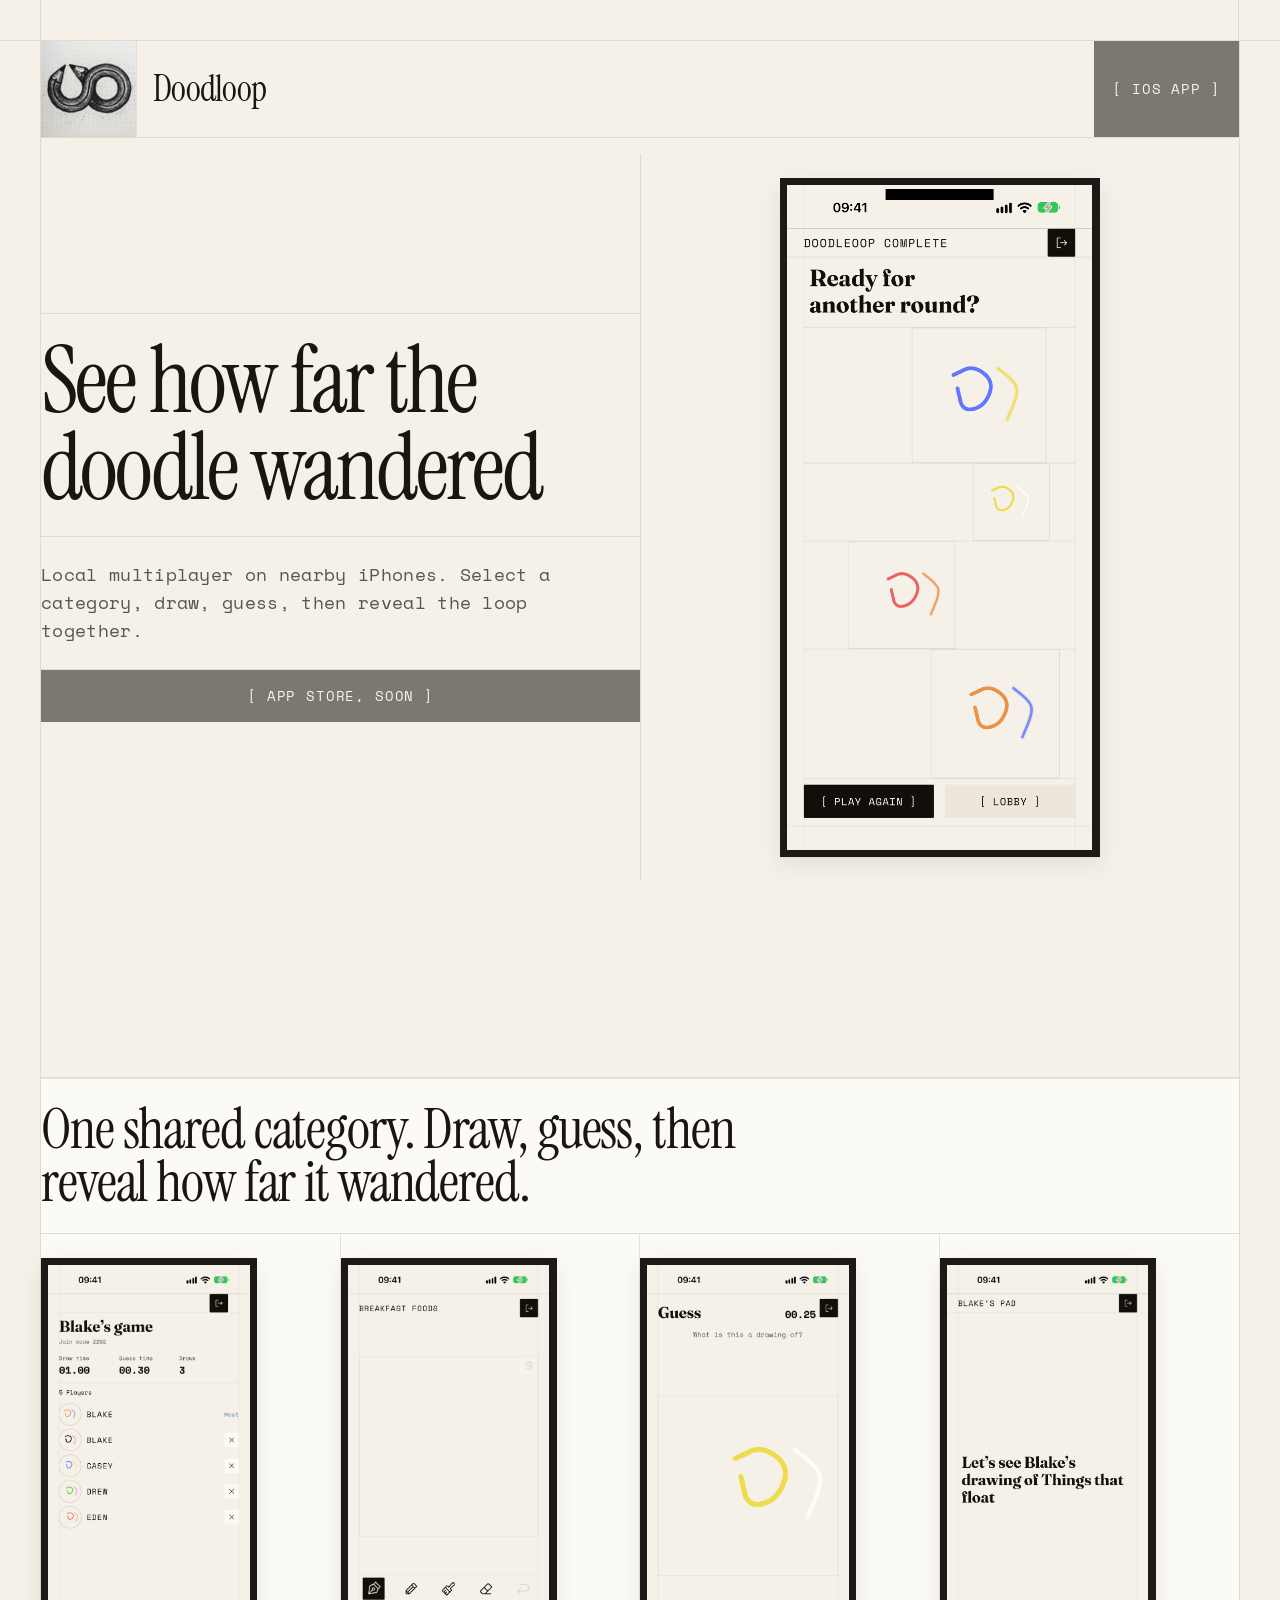
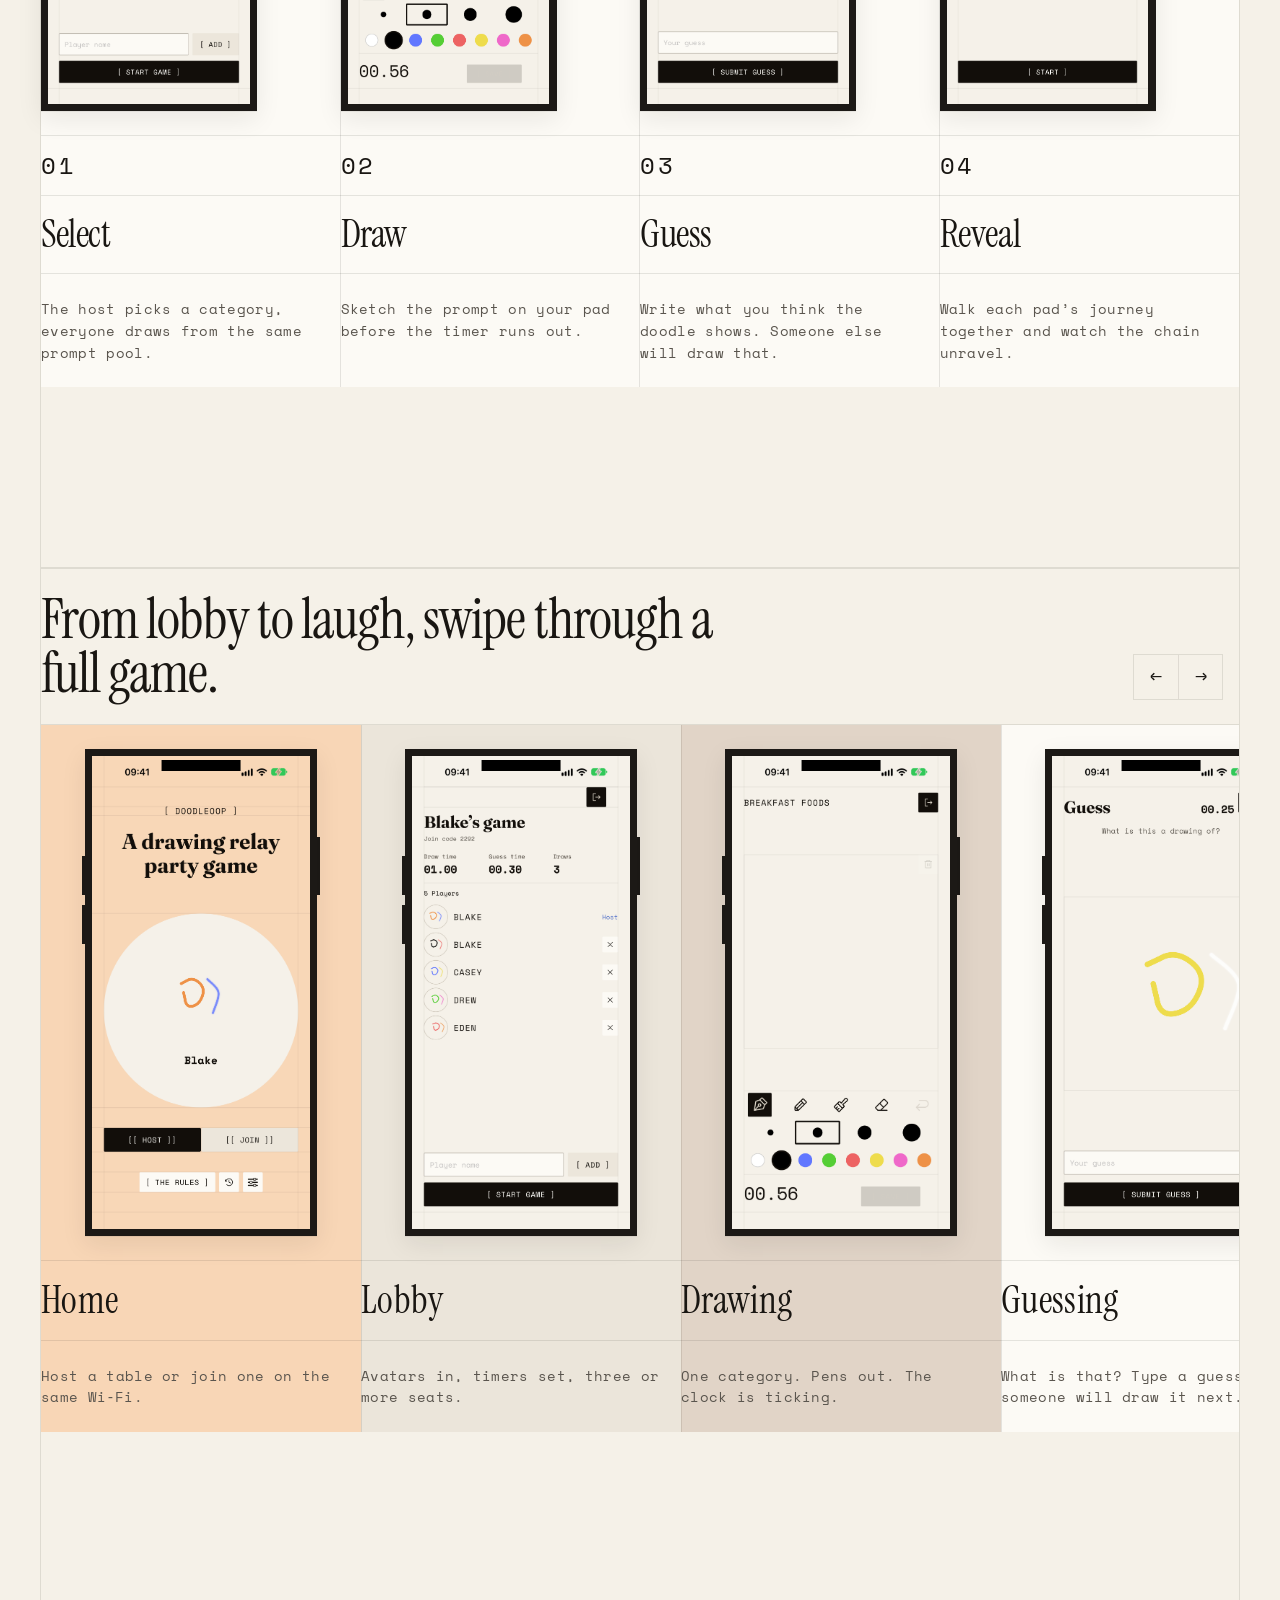
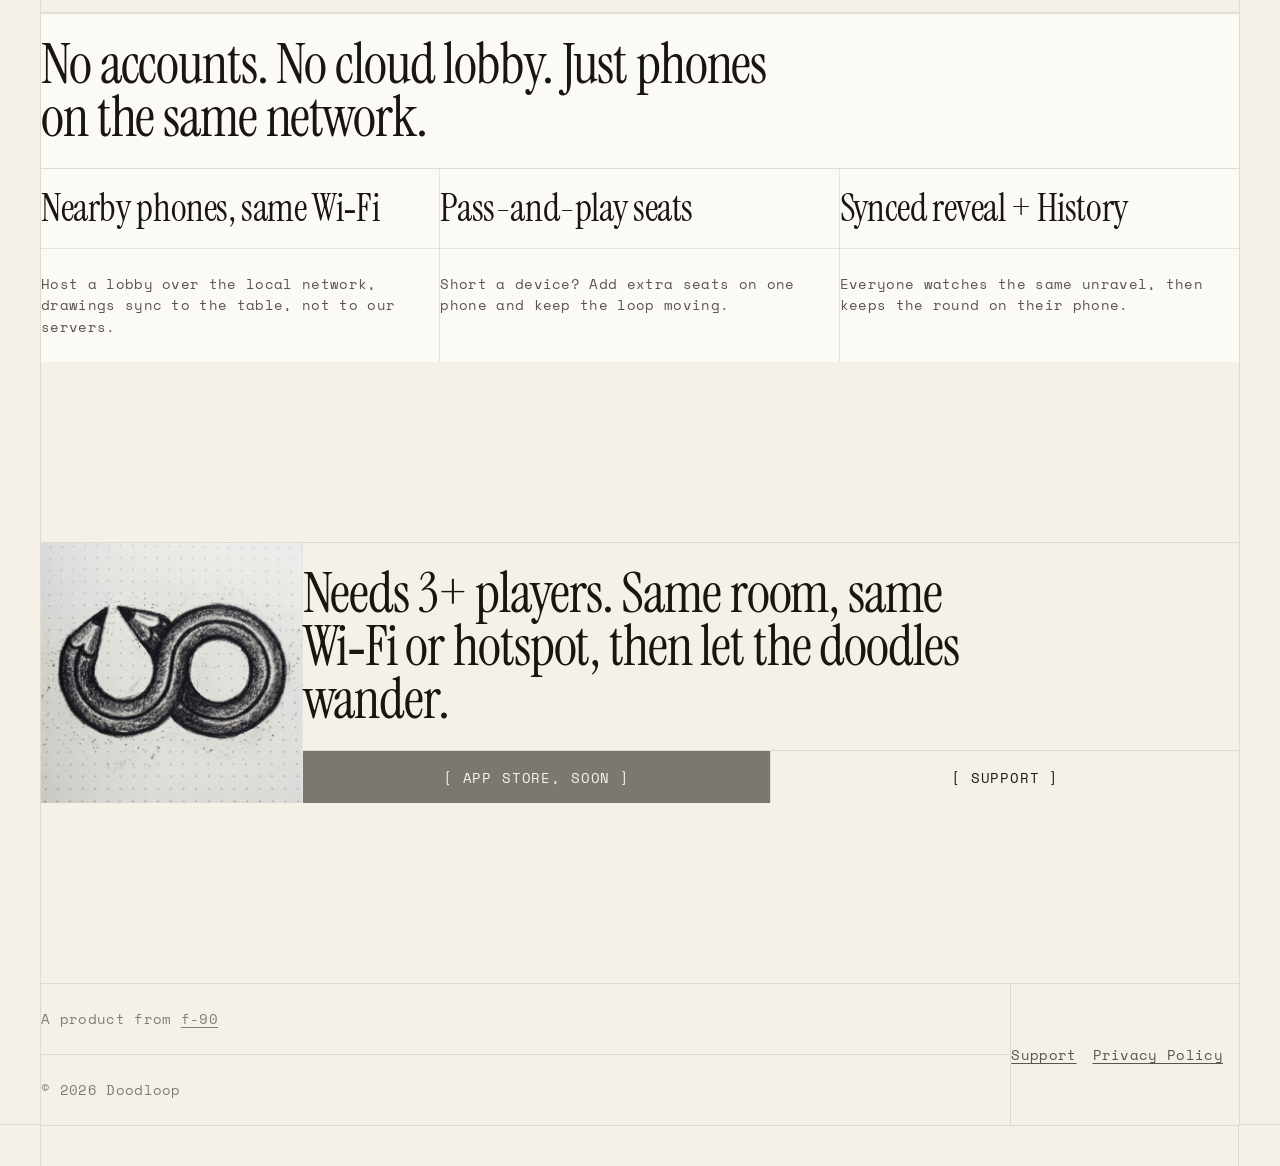
==== commit 90105ba7: "Add app icon column to the close section with mobile stack. The final CTA band uses a keyed icon col" ====
--- a/index.html
+++ b/index.html
@@ -16,7 +16,7 @@
       rel="stylesheet"
       href="https://fonts.googleapis.com/css2?family=Instrument+Serif&family=Space+Mono:wght@400;700&display=swap"
     />
-    <link rel="stylesheet" href="./styles.css?v=43" />
+    <link rel="stylesheet" href="./styles.css?v=46" />
   </head>
   <body>
     <div class="page">
@@ -385,22 +385,32 @@
         </section>
 
         <section class="block blockClose" aria-labelledby="close-title">
-          <div class="blockHead" data-reveal>
-            <h2 id="close-title">
-              Needs 3+ players. Same room, same Wi‑Fi or hotspot, then let the
-              doodles wander.
-            </h2>
-          </div>
-          <div class="ctaRow" data-reveal data-reveal-delay="1">
-            <a
-              class="button"
-              href="#"
-              aria-disabled="true"
-              title="App Store link coming soon"
-            >
-              [ App Store, soon ]
-            </a>
-            <a class="button secondary" href="./support/">[ Support ]</a>
+          <figure class="closeIcon" data-reveal>
+            <img
+              src="./assets/app-icon-256.png"
+              width="256"
+              height="256"
+              alt=""
+            />
+          </figure>
+          <div class="closeBody">
+            <div class="blockHead" data-reveal>
+              <h2 id="close-title">
+                Needs 3+ players. Same room, same Wi‑Fi or hotspot, then let the
+                doodles wander.
+              </h2>
+            </div>
+            <div class="ctaRow" data-reveal data-reveal-delay="1">
+              <a
+                class="button"
+                href="#"
+                aria-disabled="true"
+                title="App Store link coming soon"
+              >
+                [ App Store, soon ]
+              </a>
+              <a class="button secondary" href="./support/">[ Support ]</a>
+            </div>
           </div>
         </section>
 
--- a/styles.css
+++ b/styles.css
@@ -173,8 +173,7 @@
   padding: 0;
 }
 
-.blockSplit,
-.blockClose {
+.blockSplit {
   display: flex;
   flex-direction: column;
 }
@@ -670,8 +669,56 @@
   }
 }
 
-/* Close CTA band shares the same divider model */
+/* Close CTA band — icon column + copy/CTA */
+.blockClose {
+  display: grid;
+  grid-template-columns: auto minmax(0, 1fr);
+  align-items: stretch;
+  padding: 0;
+
+  @media (max-width: 719px) {
+    grid-template-columns: minmax(0, 1fr);
+  }
+}
+
+.closeIcon {
+  margin: 0;
+  align-self: stretch;
+  min-width: 0;
+  border-right: 1px solid var(--grid-line);
+  background: var(--paper-white);
+  line-height: 0;
+  overflow: hidden;
+
+  & img {
+    display: block;
+    height: 100%;
+    width: auto;
+    aspect-ratio: 1;
+    object-fit: cover;
+  }
+
+  @media (max-width: 719px) {
+    align-self: auto;
+    border-right: none;
+    border-bottom: 1px solid var(--grid-line);
+
+    & img {
+      width: 100%;
+      height: auto;
+      aspect-ratio: 1;
+    }
+  }
+}
+
+.closeBody {
+  display: flex;
+  flex-direction: column;
+  min-width: 0;
+}
+
 .blockClose .blockHead {
+  border-top: none;
   border-bottom: none;
 }
 
